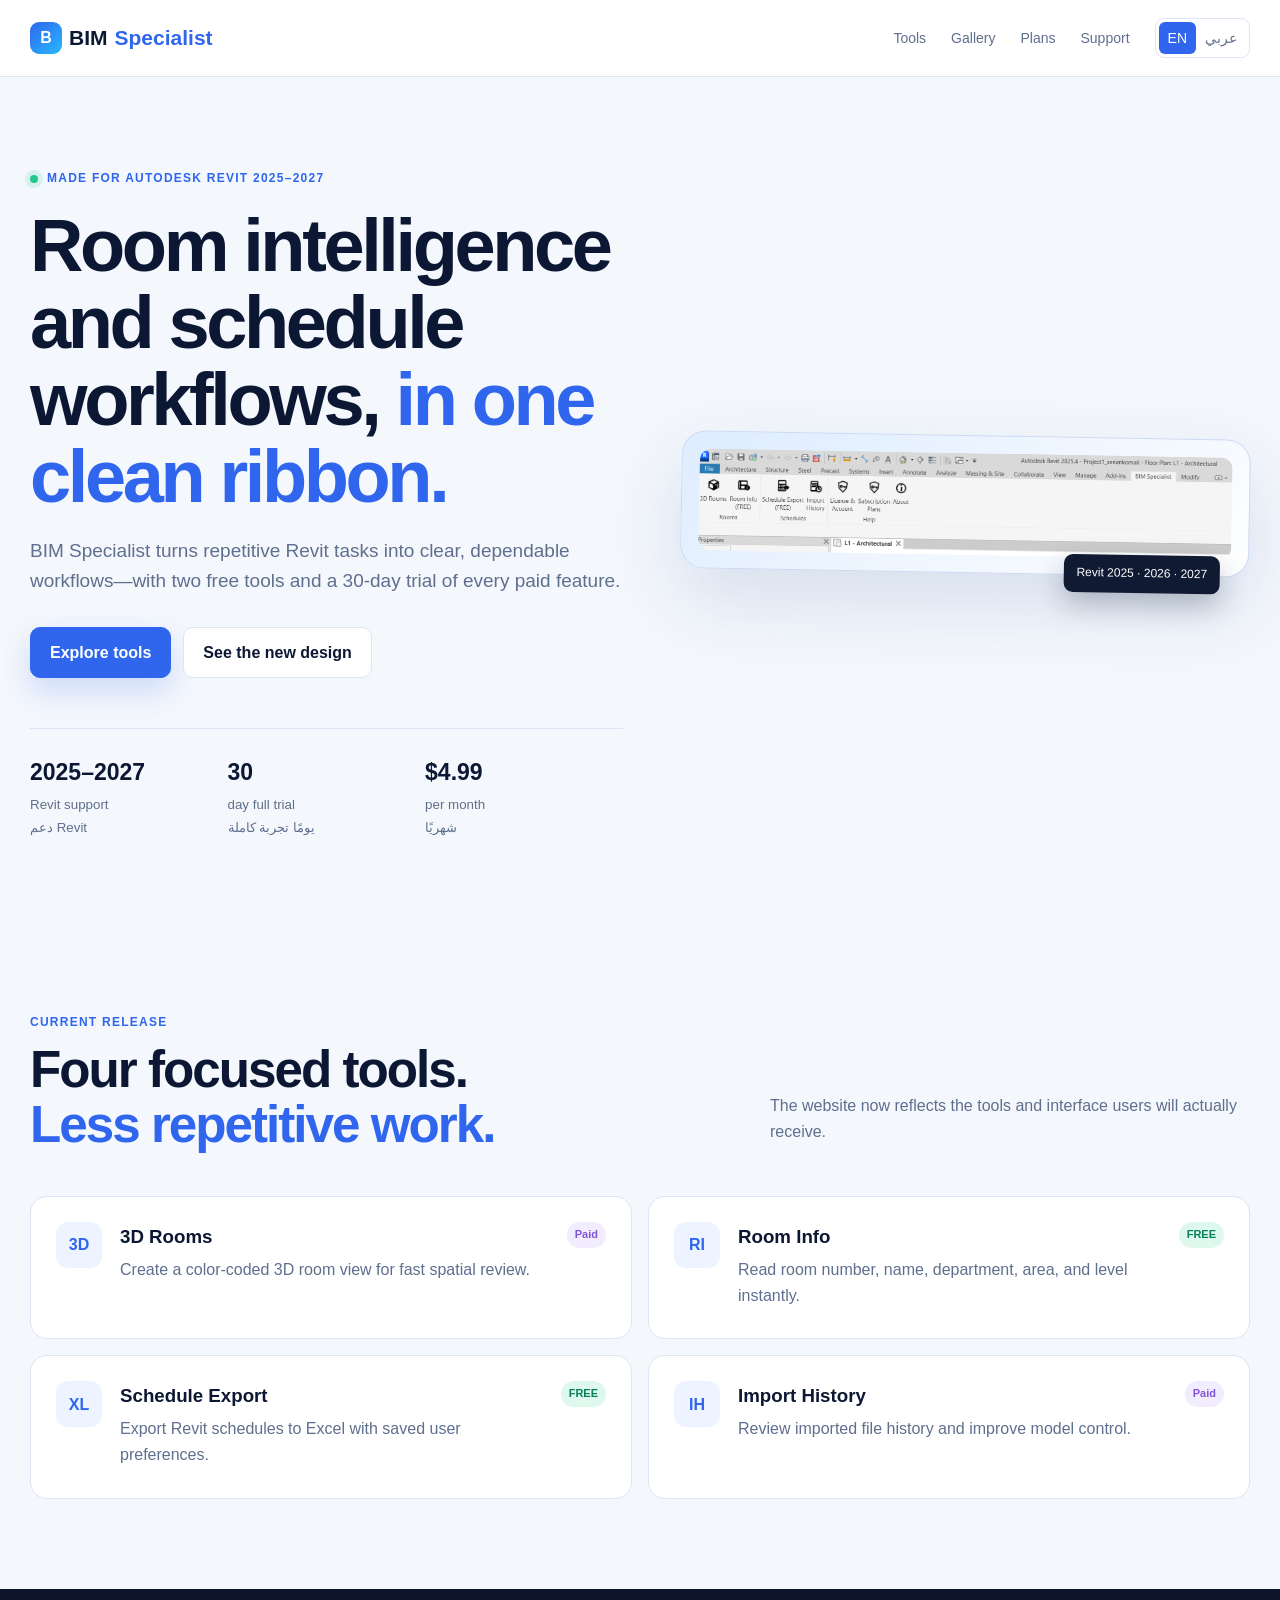
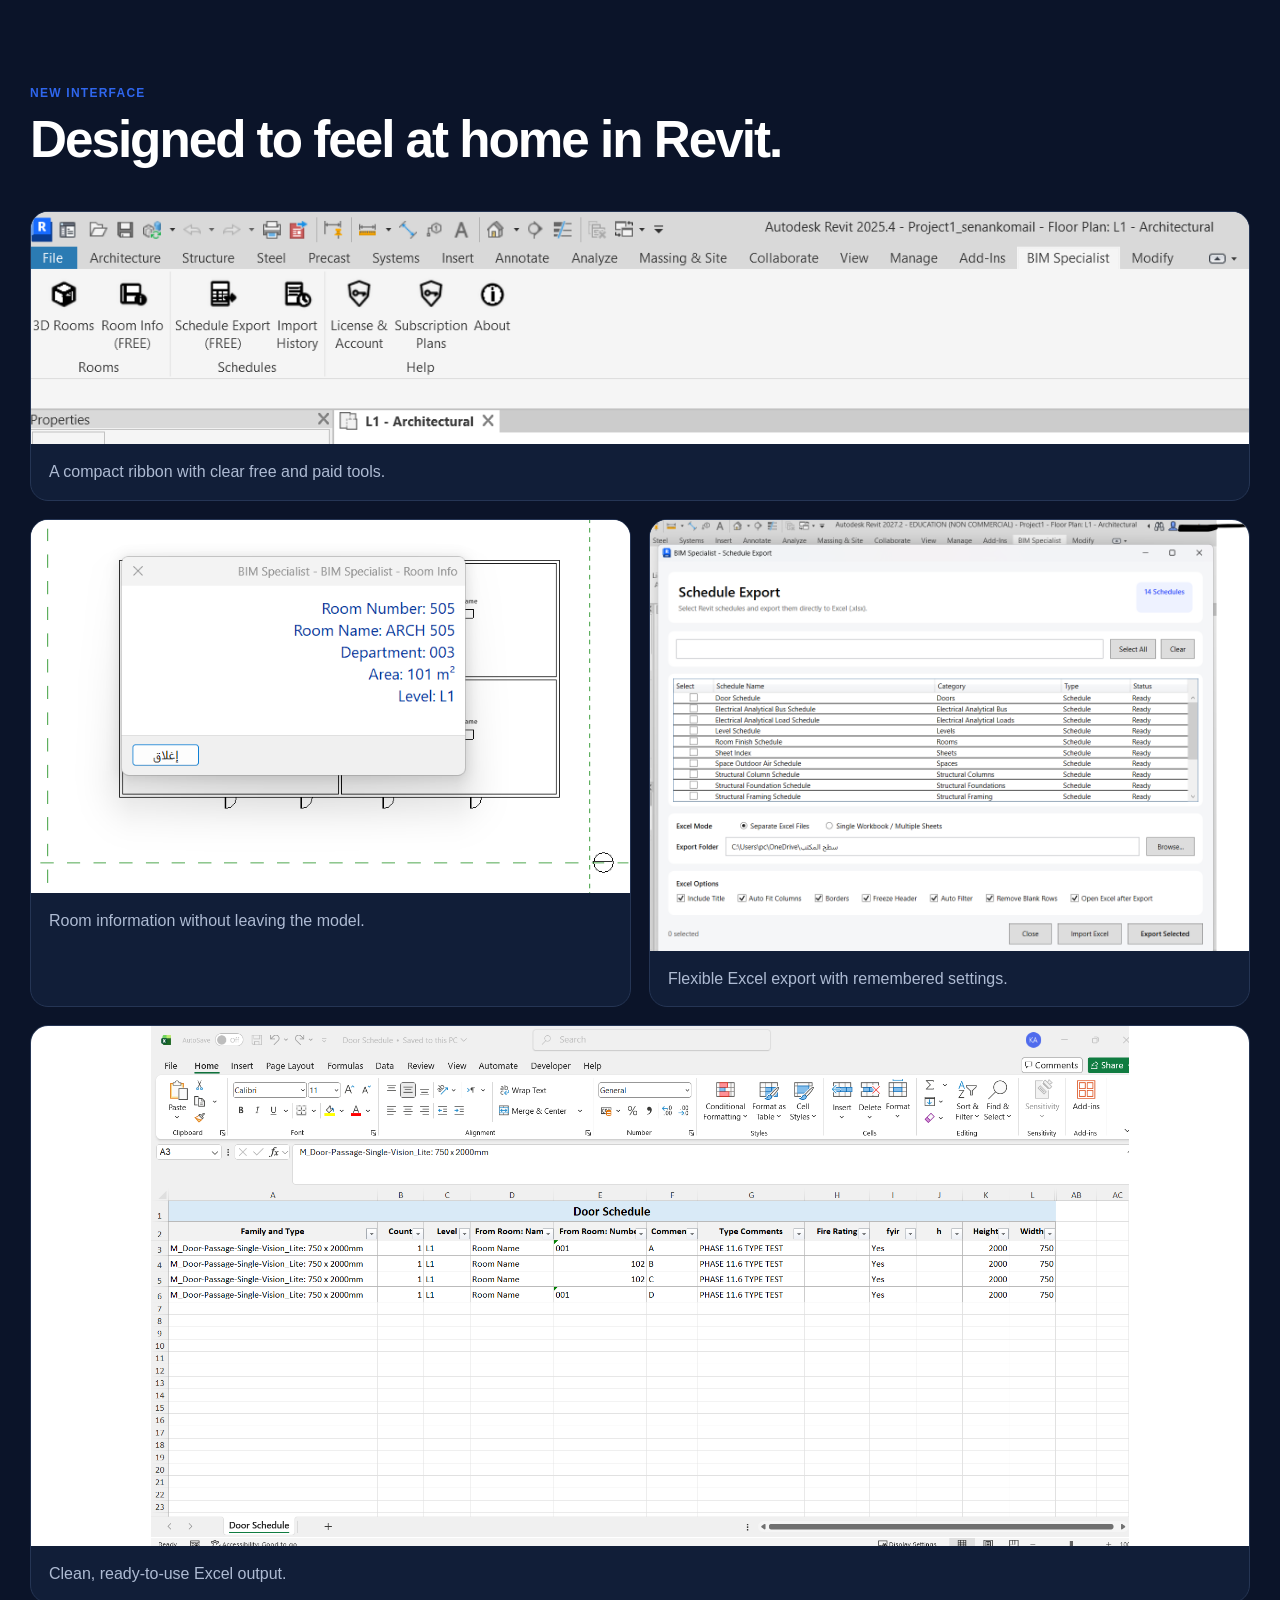
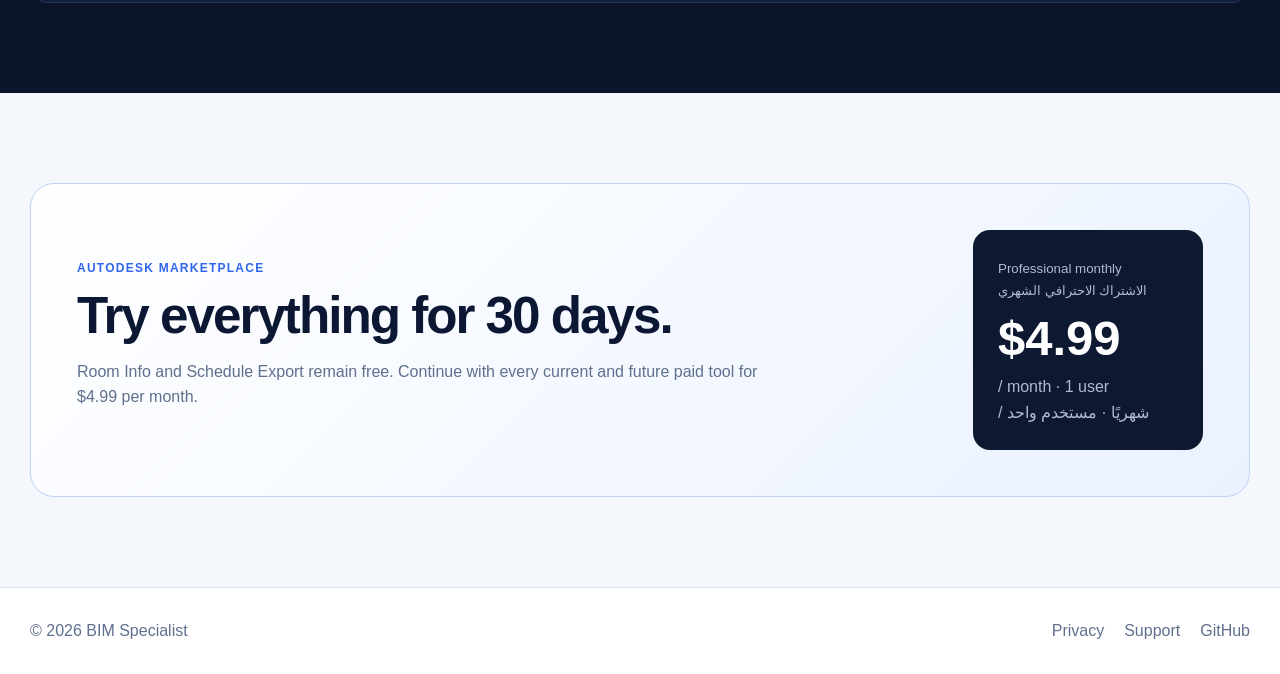
==== index.html @ 5414720e "Restore correct Arabic text in product redesign" ====
<!doctype html>
<html lang="en" dir="ltr" data-language="en">
<head>
  <meta charset="utf-8">
  <meta name="viewport" content="width=device-width,initial-scale=1">
  <meta name="description" content="BIM Specialist — Revit room and schedule productivity tools for Revit 2025–2027.">
  <title>BIM Specialist | Revit Productivity Toolkit</title>
  <link rel="stylesheet" href="styles.css">
  <script src="script.js" defer></script>
</head>
<body data-title-en="BIM Specialist | Revit Productivity Toolkit" data-title-ar="BIM Specialist | أدوات احترافية لبرنامج Revit">
<header class="nav"><nav class="shell navInner"><a class="brand" href="#top"><span class="brandMark">B</span>BIM <b>Specialist</b></a><div class="navLinks"><a href="#tools"><span data-lang="en">Tools</span><span data-lang="ar">الأدوات</span></a><a href="#gallery"><span data-lang="en">Gallery</span><span data-lang="ar">الصور</span></a><a href="#pricing"><span data-lang="en">Plans</span><span data-lang="ar">الخطط</span></a><a href="support.html"><span data-lang="en">Support</span><span data-lang="ar">الدعم</span></a><div class="langSwitch"><button data-set-language="en">EN</button><button data-set-language="ar">عربي</button></div></div></nav></header>
<main id="top">
<section class="hero shell"><div class="heroCopy"><div class="eyebrow"><span class="dot"></span><span data-lang="en">Made for Autodesk Revit 2025–2027</span><span data-lang="ar">مصمم لبرنامج Autodesk Revit 2025–2027</span></div><h1 data-lang="en">Room intelligence and schedule workflows, <span>in one clean ribbon.</span></h1><h1 data-lang="ar">ذكاء الغرف وعمليات الجداول، <span>في شريط واحد واضح.</span></h1><p class="lead" data-lang="en">BIM Specialist turns repetitive Revit tasks into clear, dependable workflows—with two free tools and a 30-day trial of every paid feature.</p><p class="lead" data-lang="ar">تحوّل BIM Specialist مهام Revit المتكررة إلى خطوات واضحة وموثوقة، مع أداتين مجانيتين وتجربة لمدة 30 يومًا لجميع الميزات المدفوعة.</p><div class="actions"><a class="btn primary" href="#tools"><span data-lang="en">Explore tools</span><span data-lang="ar">استكشف الأدوات</span></a><a class="btn" href="#gallery"><span data-lang="en">See the new design</span><span data-lang="ar">شاهد التصميم الجديد</span></a></div><div class="stats"><div><strong>2025–2027</strong><small data-lang="en">Revit support</small><small data-lang="ar">دعم Revit</small></div><div><strong>30</strong><small data-lang="en">day full trial</small><small data-lang="ar">يومًا تجربة كاملة</small></div><div><strong>$4.99</strong><small data-lang="en">per month</small><small data-lang="ar">شهريًا</small></div></div></div><div class="heroVisual"><img src="[data-uri]" alt="BIM Specialist ribbon in Autodesk Revit"><span class="visualTag">Revit 2025 · 2026 · 2027</span></div></section>
<section class="section shell" id="tools"><div class="sectionHead"><div><span class="kicker" data-lang="en">Current release</span><span class="kicker" data-lang="ar">الإصدار الحالي</span><h2 data-lang="en">Four focused tools.<br><span>Less repetitive work.</span></h2><h2 data-lang="ar">أربع أدوات مركزة.<br><span>عمل متكرر أقل.</span></h2></div><p data-lang="en">The website now reflects the tools and interface users will actually receive.</p><p data-lang="ar">تعكس الصفحة الآن الأدوات والواجهة التي سيحصل عليها المستخدم فعليًا.</p></div><div class="toolGrid"><article class="tool paid"><i>3D</i><div><h3>3D Rooms</h3><p data-lang="en">Create a color-coded 3D room view for fast spatial review.</p><p data-lang="ar">أنشئ مشهد غرف ثلاثي الأبعاد ملوّنًا للمراجعة المكانية السريعة.</p></div><b data-lang="en">Paid</b><b data-lang="ar">مدفوعة</b></article><article class="tool free"><i>RI</i><div><h3>Room Info</h3><p data-lang="en">Read room number, name, department, area, and level instantly.</p><p data-lang="ar">اعرض رقم الغرفة واسمها وقسمها ومساحتها ومنسوبها فورًا.</p></div><b>FREE</b></article><article class="tool free"><i>XL</i><div><h3>Schedule Export</h3><p data-lang="en">Export Revit schedules to Excel with saved user preferences.</p><p data-lang="ar">صدّر جداول Revit إلى Excel مع حفظ إعدادات المستخدم.</p></div><b>FREE</b></article><article class="tool paid"><i>IH</i><div><h3>Import History</h3><p data-lang="en">Review imported file history and improve model control.</p><p data-lang="ar">راجع سجل الملفات المستوردة وحسّن التحكم في النموذج.</p></div><b data-lang="en">Paid</b><b data-lang="ar">مدفوعة</b></article></div></section>
<section class="galleryBand" id="gallery"><div class="section shell"><div class="sectionHead"><div><span class="kicker" data-lang="en">New interface</span><span class="kicker" data-lang="ar">الواجهة الجديدة</span><h2 data-lang="en">Designed to feel at home in Revit.</h2><h2 data-lang="ar">تصميم ينسجم مع بيئة Revit.</h2></div></div><div class="gallery"><figure class="wide"><img src="[data-uri]" alt="BIM Specialist ribbon"><figcaption data-lang="en">A compact ribbon with clear free and paid tools.</figcaption><figcaption data-lang="ar">شريط مدمج يوضح الأدوات المجانية والمدفوعة.</figcaption></figure><figure><img src="[data-uri]" alt="Room Info window"><figcaption data-lang="en">Room information without leaving the model.</figcaption><figcaption data-lang="ar">معلومات الغرفة دون مغادرة النموذج.</figcaption></figure><figure><img src="[data-uri]" alt="Schedule Export window"><figcaption data-lang="en">Flexible Excel export with remembered settings.</figcaption><figcaption data-lang="ar">تصدير مرن إلى Excel مع تذكّر الإعدادات.</figcaption></figure><figure class="wide"><img src="[data-uri]" alt="Exported Revit schedule in Excel"><figcaption data-lang="en">Clean, ready-to-use Excel output.</figcaption><figcaption data-lang="ar">ملف Excel منظم وجاهز للاستخدام.</figcaption></figure></div></div></section>
<section class="section shell" id="pricing"><div class="priceCard"><div><span class="kicker" data-lang="en">Autodesk Marketplace</span><span class="kicker" data-lang="ar">Autodesk Marketplace</span><h2 data-lang="en">Try everything for 30 days.</h2><h2 data-lang="ar">جرّب جميع الأدوات لمدة 30 يومًا.</h2><p data-lang="en">Room Info and Schedule Export remain free. Continue with every current and future paid tool for $4.99 per month.</p><p data-lang="ar">تبقى Room Info وSchedule Export مجانيتين. واحصل على جميع الأدوات المدفوعة الحالية والقادمة مقابل 4.99 دولار شهريًا.</p></div><div class="price"><small data-lang="en">Professional monthly</small><small data-lang="ar">الاشتراك الاحترافي الشهري</small><strong>$4.99</strong><span data-lang="en">/ month · 1 user</span><span data-lang="ar">/ شهريًا · مستخدم واحد</span></div></div></section>
</main><footer><div class="shell footerInner"><span>© 2026 BIM Specialist</span><div><a href="privacy.html">Privacy</a><a href="support.html">Support</a><a href="https://github.com/bimspecialist">GitHub</a></div></div></footer>
</body></html>
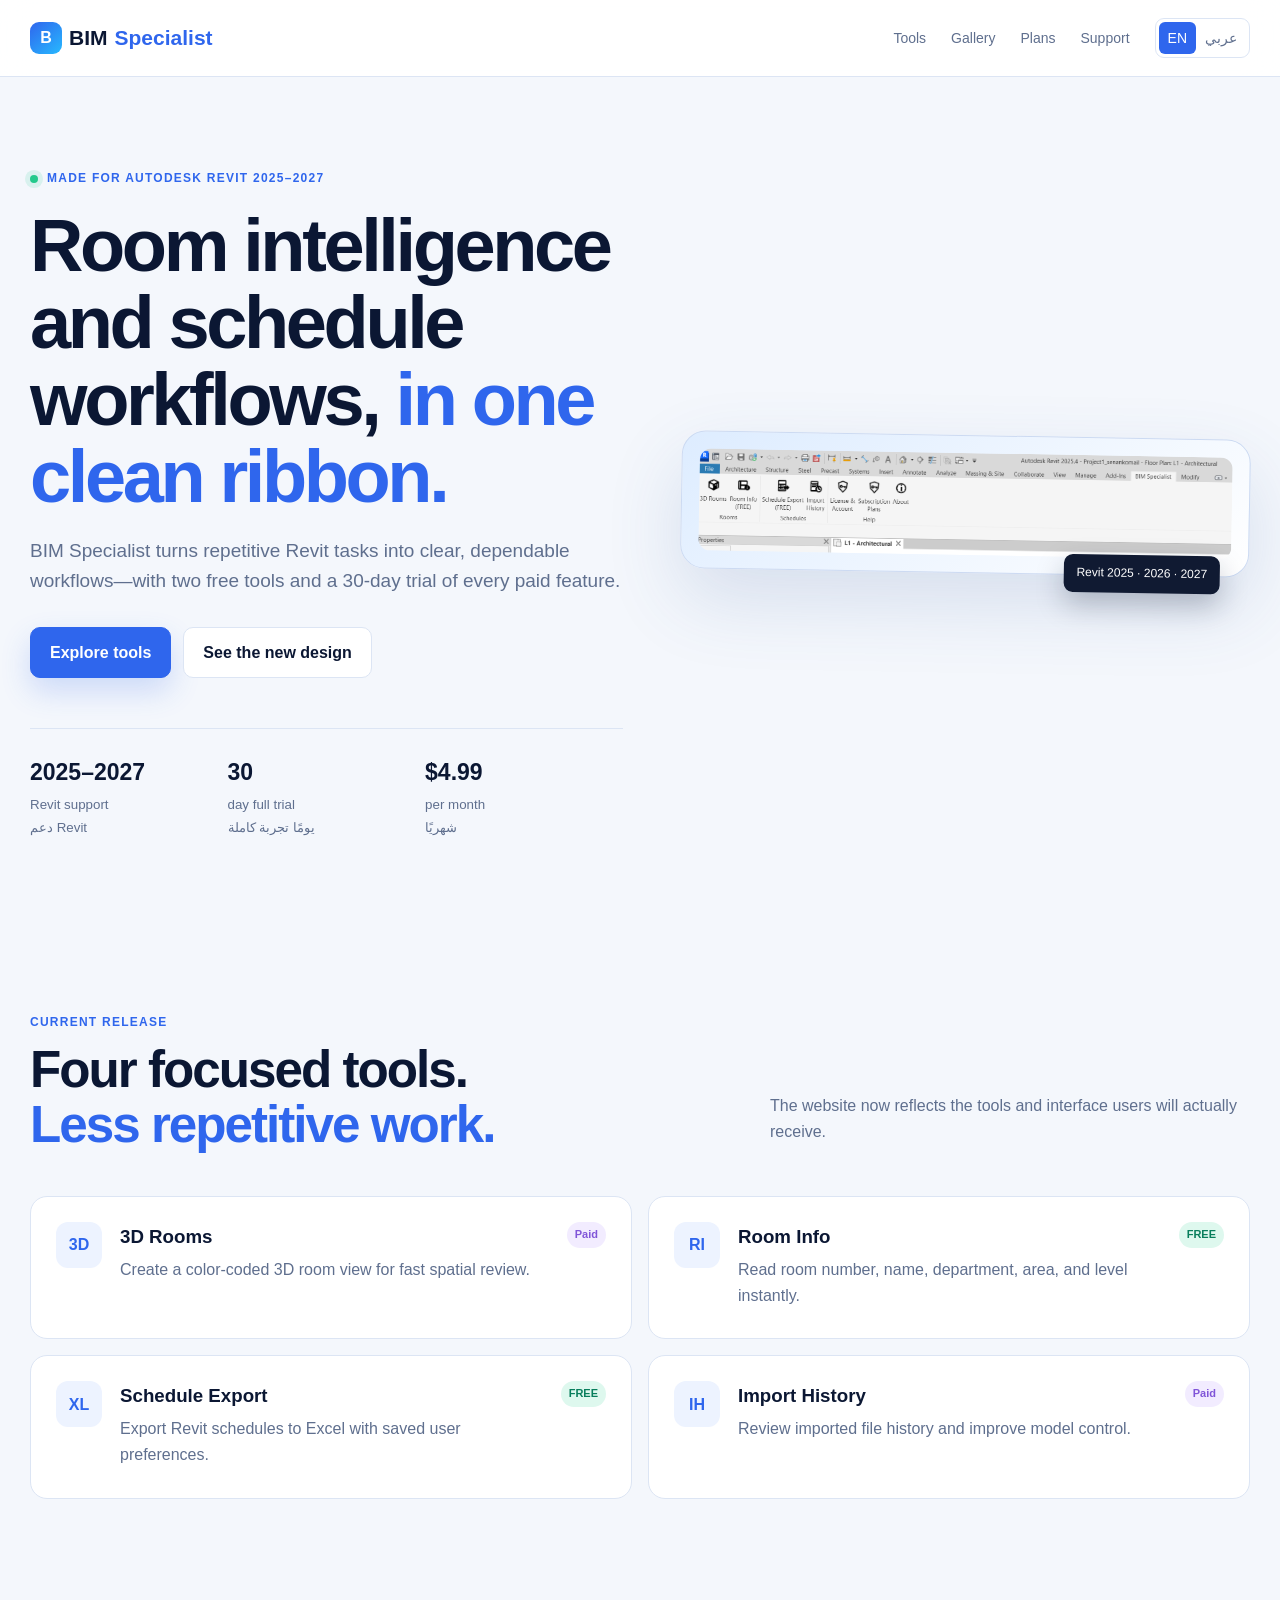
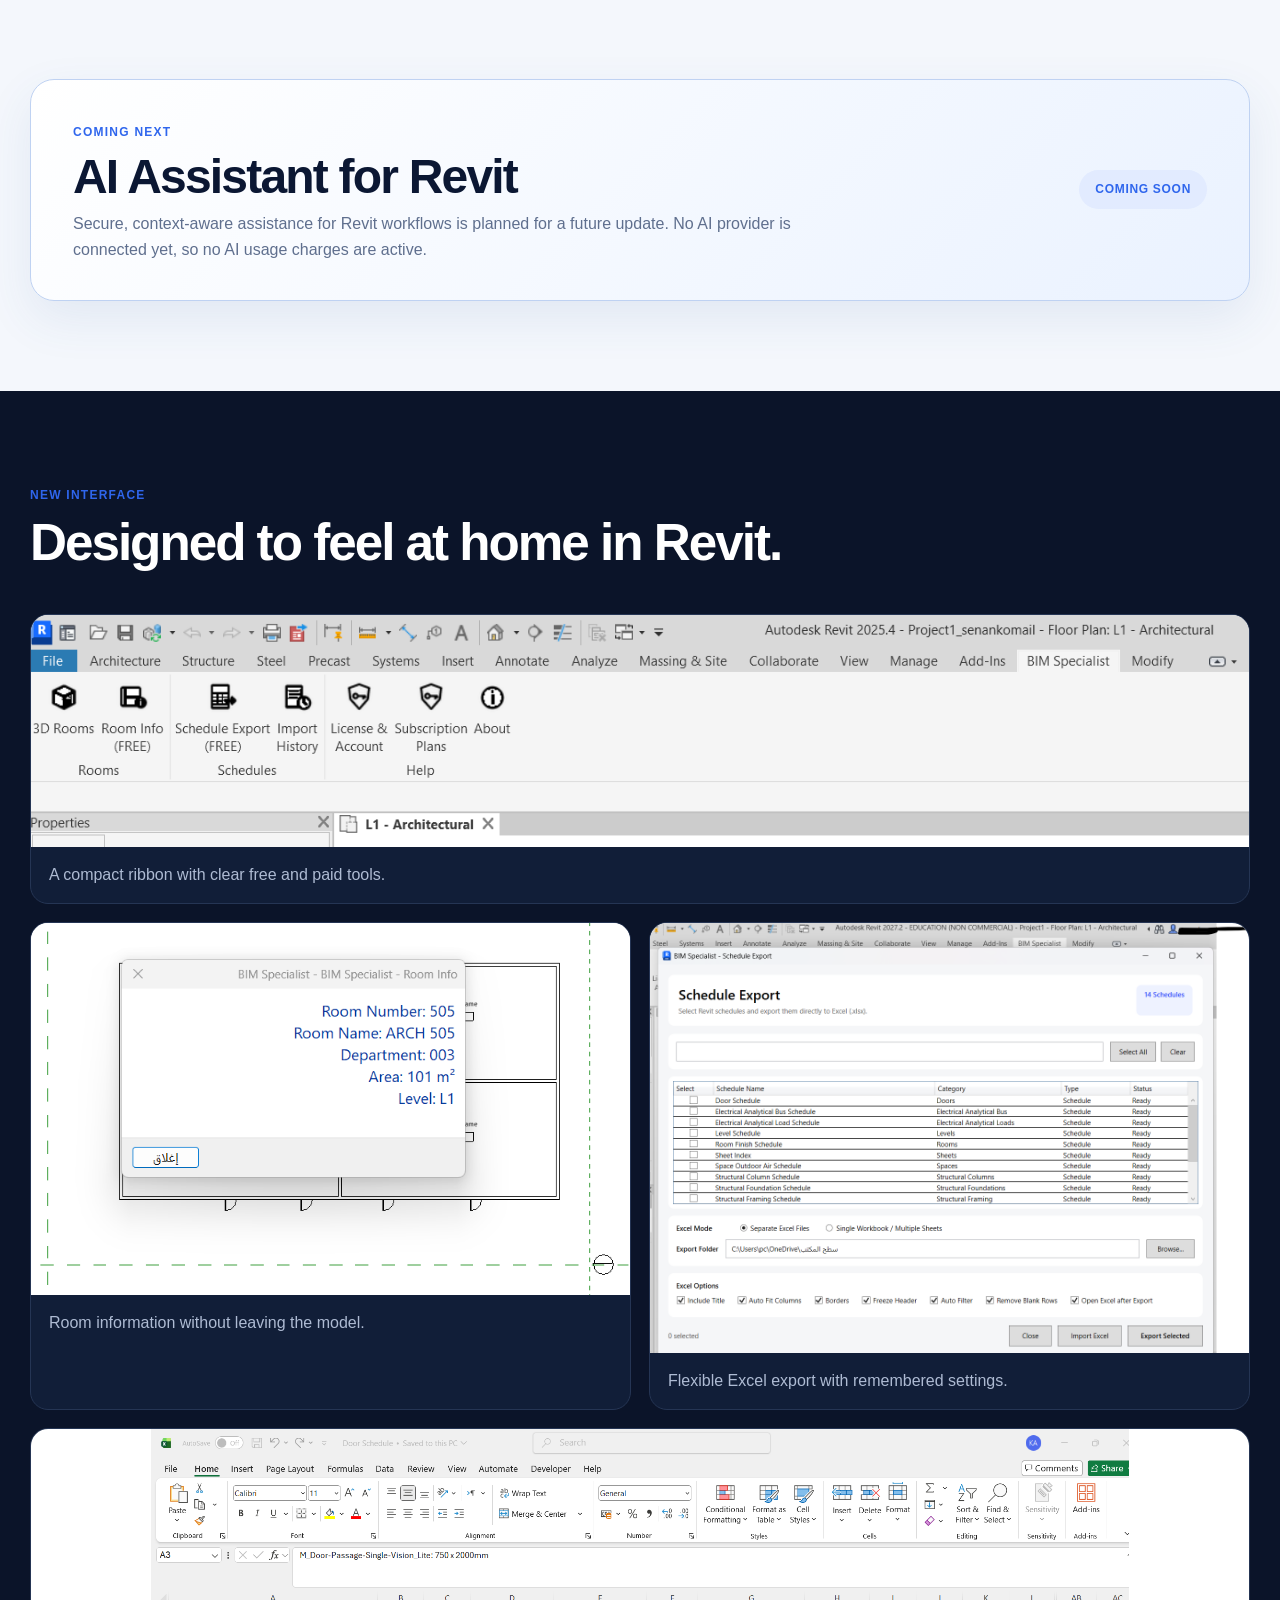
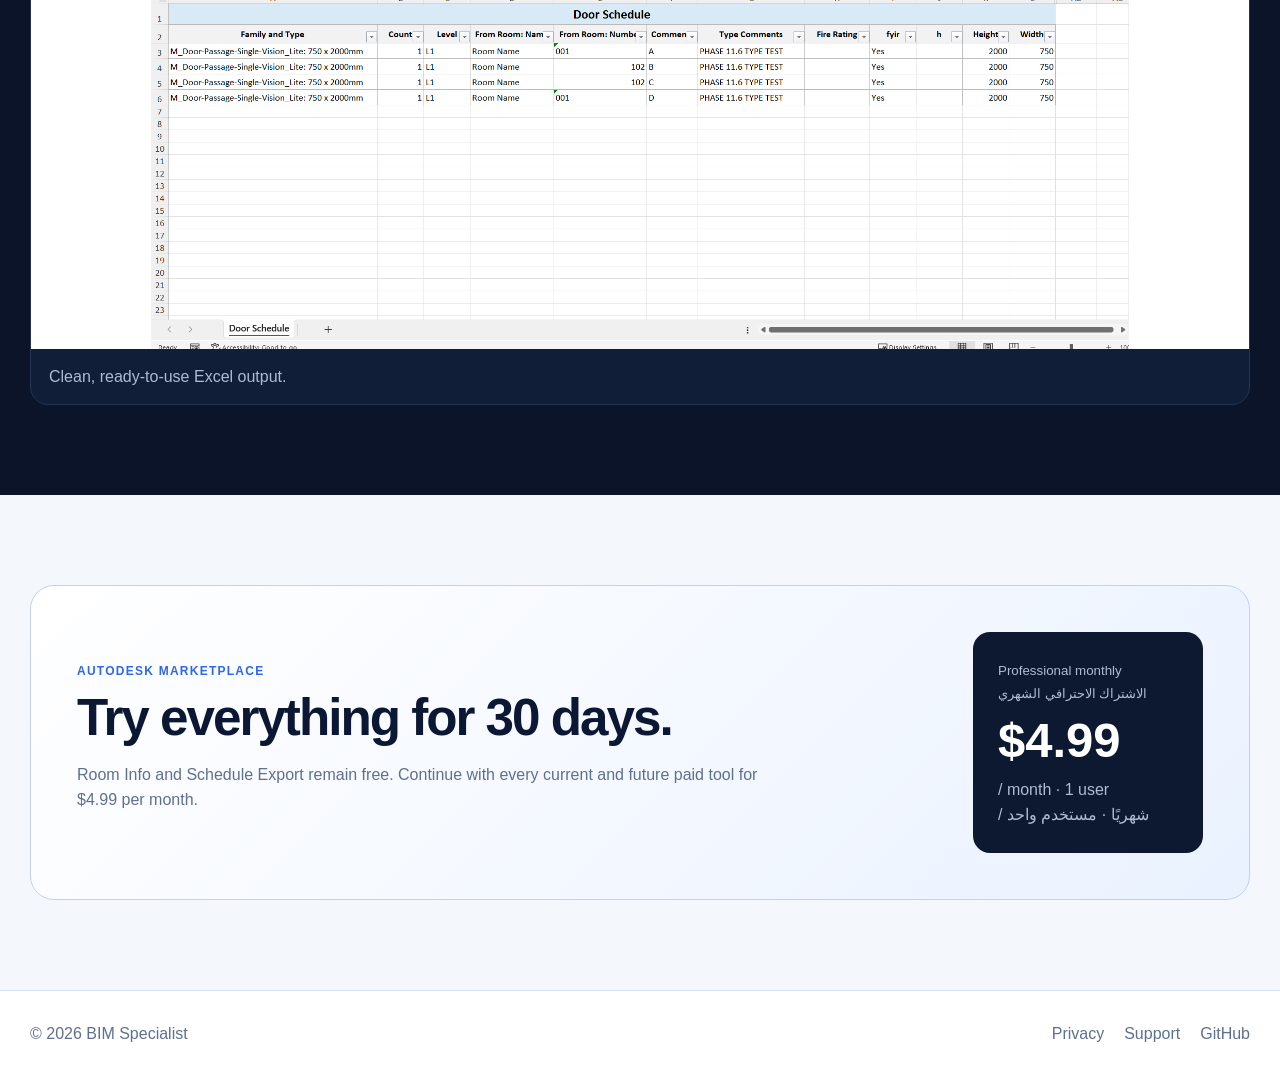
==== commit e839f14c: "Show AI Assistant as coming soon" ====
--- a/index.html
+++ b/index.html
@@ -13,6 +13,7 @@
 <main id="top">
 <section class="hero shell"><div class="heroCopy"><div class="eyebrow"><span class="dot"></span><span data-lang="en">Made for Autodesk Revit 2025–2027</span><span data-lang="ar">مصمم لبرنامج Autodesk Revit 2025–2027</span></div><h1 data-lang="en">Room intelligence and schedule workflows, <span>in one clean ribbon.</span></h1><h1 data-lang="ar">ذكاء الغرف وعمليات الجداول، <span>في شريط واحد واضح.</span></h1><p class="lead" data-lang="en">BIM Specialist turns repetitive Revit tasks into clear, dependable workflows—with two free tools and a 30-day trial of every paid feature.</p><p class="lead" data-lang="ar">تحوّل BIM Specialist مهام Revit المتكررة إلى خطوات واضحة وموثوقة، مع أداتين مجانيتين وتجربة لمدة 30 يومًا لجميع الميزات المدفوعة.</p><div class="actions"><a class="btn primary" href="#tools"><span data-lang="en">Explore tools</span><span data-lang="ar">استكشف الأدوات</span></a><a class="btn" href="#gallery"><span data-lang="en">See the new design</span><span data-lang="ar">شاهد التصميم الجديد</span></a></div><div class="stats"><div><strong>2025–2027</strong><small data-lang="en">Revit support</small><small data-lang="ar">دعم Revit</small></div><div><strong>30</strong><small data-lang="en">day full trial</small><small data-lang="ar">يومًا تجربة كاملة</small></div><div><strong>$4.99</strong><small data-lang="en">per month</small><small data-lang="ar">شهريًا</small></div></div></div><div class="heroVisual"><img src="[data-uri]" alt="BIM Specialist ribbon in Autodesk Revit"><span class="visualTag">Revit 2025 · 2026 · 2027</span></div></section>
 <section class="section shell" id="tools"><div class="sectionHead"><div><span class="kicker" data-lang="en">Current release</span><span class="kicker" data-lang="ar">الإصدار الحالي</span><h2 data-lang="en">Four focused tools.<br><span>Less repetitive work.</span></h2><h2 data-lang="ar">أربع أدوات مركزة.<br><span>عمل متكرر أقل.</span></h2></div><p data-lang="en">The website now reflects the tools and interface users will actually receive.</p><p data-lang="ar">تعكس الصفحة الآن الأدوات والواجهة التي سيحصل عليها المستخدم فعليًا.</p></div><div class="toolGrid"><article class="tool paid"><i>3D</i><div><h3>3D Rooms</h3><p data-lang="en">Create a color-coded 3D room view for fast spatial review.</p><p data-lang="ar">أنشئ مشهد غرف ثلاثي الأبعاد ملوّنًا للمراجعة المكانية السريعة.</p></div><b data-lang="en">Paid</b><b data-lang="ar">مدفوعة</b></article><article class="tool free"><i>RI</i><div><h3>Room Info</h3><p data-lang="en">Read room number, name, department, area, and level instantly.</p><p data-lang="ar">اعرض رقم الغرفة واسمها وقسمها ومساحتها ومنسوبها فورًا.</p></div><b>FREE</b></article><article class="tool free"><i>XL</i><div><h3>Schedule Export</h3><p data-lang="en">Export Revit schedules to Excel with saved user preferences.</p><p data-lang="ar">صدّر جداول Revit إلى Excel مع حفظ إعدادات المستخدم.</p></div><b>FREE</b></article><article class="tool paid"><i>IH</i><div><h3>Import History</h3><p data-lang="en">Review imported file history and improve model control.</p><p data-lang="ar">راجع سجل الملفات المستوردة وحسّن التحكم في النموذج.</p></div><b data-lang="en">Paid</b><b data-lang="ar">مدفوعة</b></article></div></section>
+<style>.comingSoonCard{display:flex;align-items:center;justify-content:space-between;gap:35px;padding:38px 42px;border:1px solid #bfd2f2;border-radius:24px;background:linear-gradient(135deg,#fff,#eaf2ff);box-shadow:0 18px 48px #375d9d18}.comingSoonCard h2{font-size:clamp(32px,4vw,48px);line-height:1.08;letter-spacing:-1.8px;margin:8px 0}.comingSoonCard p{max-width:760px;margin:0;color:var(--muted)}.soonBadge{flex:none;padding:10px 16px;border-radius:999px;background:#e2ebff;color:var(--blue);font-size:12px;font-weight:900;letter-spacing:.7px}.comingSoon [data-lang]{display:none}html[data-language=en] .comingSoon [data-lang=en],html[data-language=ar] .comingSoon [data-lang=ar]{display:revert}@media(max-width:700px){.comingSoonCard{display:block;padding:28px}.soonBadge{display:inline-block!important;margin-top:20px}}</style><section class="comingSoon section" id="coming-soon"><div class="shell"><div class="comingSoonCard"><div><span class="kicker" data-lang="en">Coming next</span><span class="kicker" data-lang="ar">قريبًا</span><h2 data-lang="en">AI Assistant for Revit</h2><h2 data-lang="ar">مساعد الذكاء الاصطناعي لبرنامج Revit</h2><p data-lang="en">Secure, context-aware assistance for Revit workflows is planned for a future update. No AI provider is connected yet, so no AI usage charges are active.</p><p data-lang="ar">نعمل على مساعد آمن وواعٍ بسياق المشروع لدعم مهام Revit في تحديث مستقبلي. الميزة غير متصلة حاليًا بأي مزوّد ذكاء اصطناعي، لذلك لا توجد رسوم استخدام للذكاء الاصطناعي.</p></div><span class="soonBadge" data-lang="en">COMING SOON</span><span class="soonBadge" data-lang="ar">قريبًا</span></div></div></section>
 <section class="galleryBand" id="gallery"><div class="section shell"><div class="sectionHead"><div><span class="kicker" data-lang="en">New interface</span><span class="kicker" data-lang="ar">الواجهة الجديدة</span><h2 data-lang="en">Designed to feel at home in Revit.</h2><h2 data-lang="ar">تصميم ينسجم مع بيئة Revit.</h2></div></div><div class="gallery"><figure class="wide"><img src="[data-uri]" alt="BIM Specialist ribbon"><figcaption data-lang="en">A compact ribbon with clear free and paid tools.</figcaption><figcaption data-lang="ar">شريط مدمج يوضح الأدوات المجانية والمدفوعة.</figcaption></figure><figure><img src="[data-uri]" alt="Room Info window"><figcaption data-lang="en">Room information without leaving the model.</figcaption><figcaption data-lang="ar">معلومات الغرفة دون مغادرة النموذج.</figcaption></figure><figure><img src="[data-uri]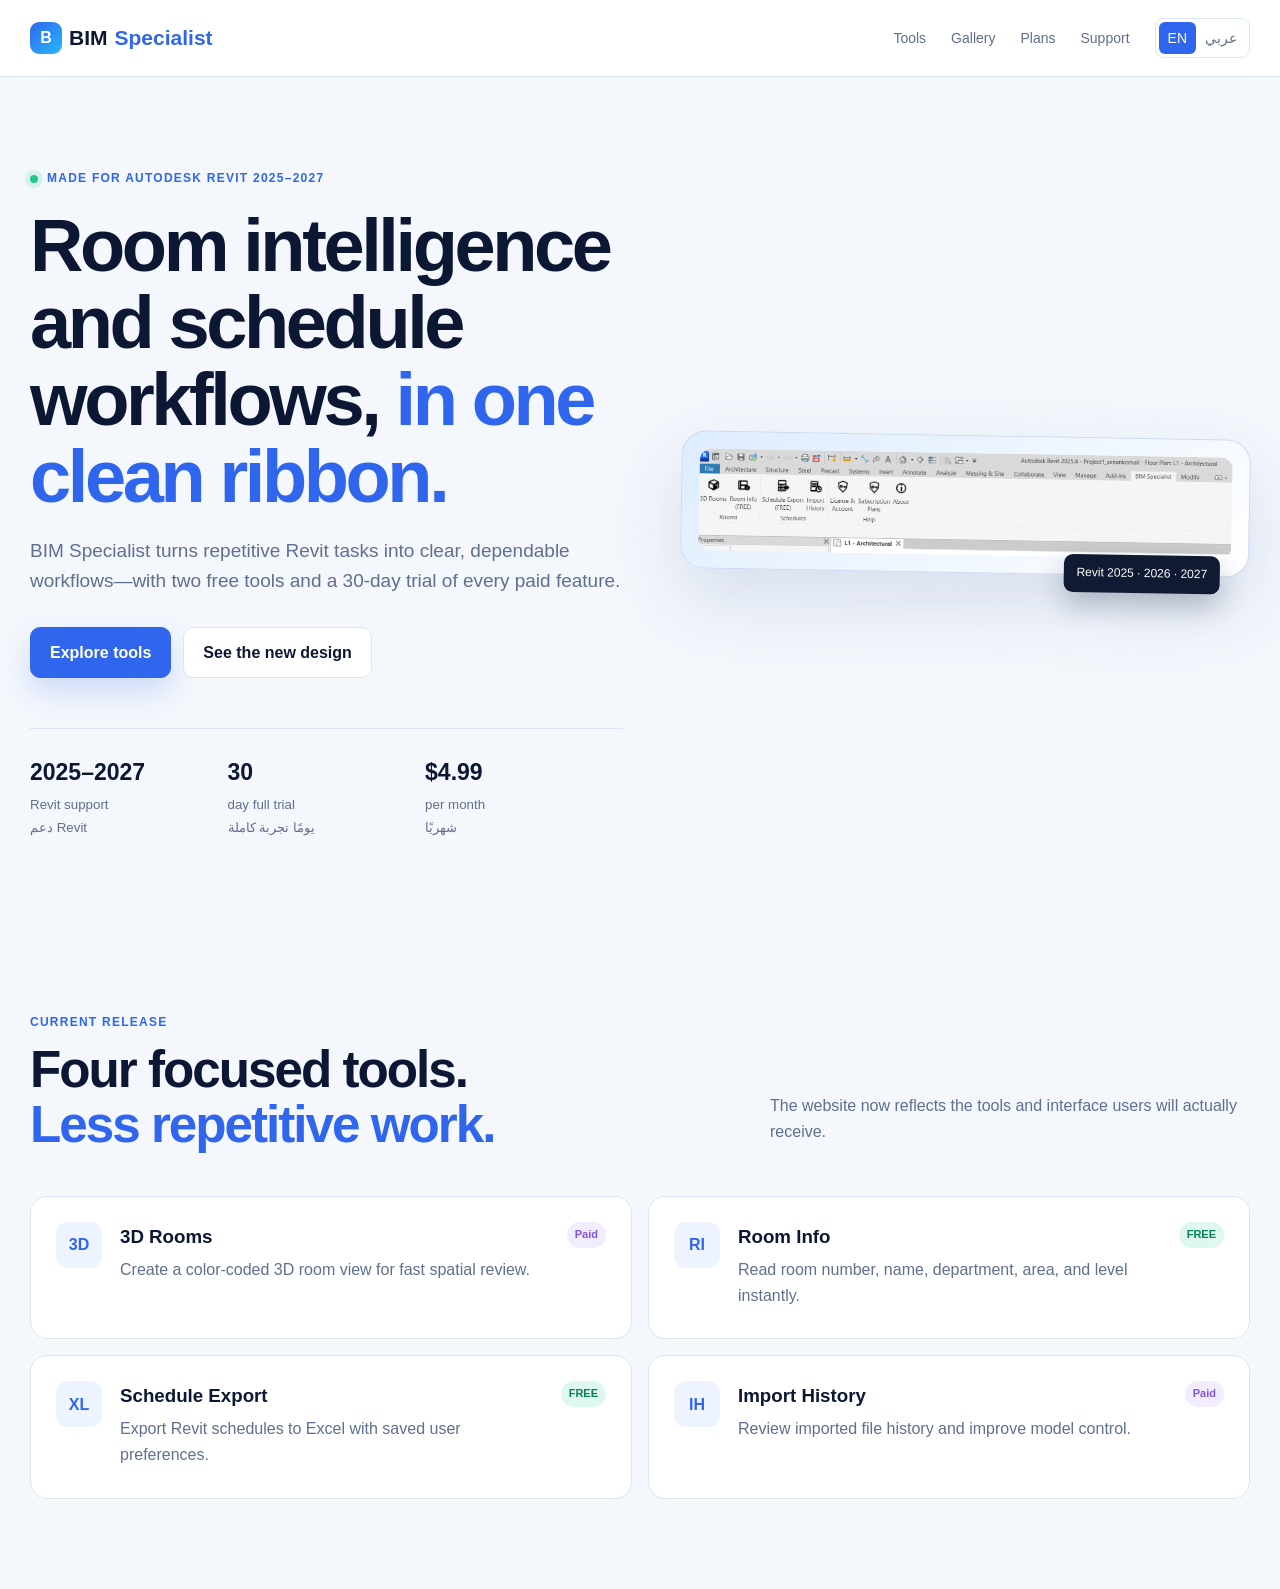
==== commit fc4ce1cc: "Add VR Review coming soon preview" ====
--- a/index.html
+++ b/index.html
@@ -13,7 +13,8 @@
 <main id="top">
 <section class="hero shell"><div class="heroCopy"><div class="eyebrow"><span class="dot"></span><span data-lang="en">Made for Autodesk Revit 2025–2027</span><span data-lang="ar">مصمم لبرنامج Autodesk Revit 2025–2027</span></div><h1 data-lang="en">Room intelligence and schedule workflows, <span>in one clean ribbon.</span></h1><h1 data-lang="ar">ذكاء الغرف وعمليات الجداول، <span>في شريط واحد واضح.</span></h1><p class="lead" data-lang="en">BIM Specialist turns repetitive Revit tasks into clear, dependable workflows—with two free tools and a 30-day trial of every paid feature.</p><p class="lead" data-lang="ar">تحوّل BIM Specialist مهام Revit المتكررة إلى خطوات واضحة وموثوقة، مع أداتين مجانيتين وتجربة لمدة 30 يومًا لجميع الميزات المدفوعة.</p><div class="actions"><a class="btn primary" href="#tools"><span data-lang="en">Explore tools</span><span data-lang="ar">استكشف الأدوات</span></a><a class="btn" href="#gallery"><span data-lang="en">See the new design</span><span data-lang="ar">شاهد التصميم الجديد</span></a></div><div class="stats"><div><strong>2025–2027</strong><small data-lang="en">Revit support</small><small data-lang="ar">دعم Revit</small></div><div><strong>30</strong><small data-lang="en">day full trial</small><small data-lang="ar">يومًا تجربة كاملة</small></div><div><strong>$4.99</strong><small data-lang="en">per month</small><small data-lang="ar">شهريًا</small></div></div></div><div class="heroVisual"><img src="[data-uri]" alt="BIM Specialist ribbon in Autodesk Revit"><span class="visualTag">Revit 2025 · 2026 · 2027</span></div></section>
 <section class="section shell" id="tools"><div class="sectionHead"><div><span class="kicker" data-lang="en">Current release</span><span class="kicker" data-lang="ar">الإصدار الحالي</span><h2 data-lang="en">Four focused tools.<br><span>Less repetitive work.</span></h2><h2 data-lang="ar">أربع أدوات مركزة.<br><span>عمل متكرر أقل.</span></h2></div><p data-lang="en">The website now reflects the tools and interface users will actually receive.</p><p data-lang="ar">تعكس الصفحة الآن الأدوات والواجهة التي سيحصل عليها المستخدم فعليًا.</p></div><div class="toolGrid"><article class="tool paid"><i>3D</i><div><h3>3D Rooms</h3><p data-lang="en">Create a color-coded 3D room view for fast spatial review.</p><p data-lang="ar">أنشئ مشهد غرف ثلاثي الأبعاد ملوّنًا للمراجعة المكانية السريعة.</p></div><b data-lang="en">Paid</b><b data-lang="ar">مدفوعة</b></article><article class="tool free"><i>RI</i><div><h3>Room Info</h3><p data-lang="en">Read room number, name, department, area, and level instantly.</p><p data-lang="ar">اعرض رقم الغرفة واسمها وقسمها ومساحتها ومنسوبها فورًا.</p></div><b>FREE</b></article><article class="tool free"><i>XL</i><div><h3>Schedule Export</h3><p data-lang="en">Export Revit schedules to Excel with saved user preferences.</p><p data-lang="ar">صدّر جداول Revit إلى Excel مع حفظ إعدادات المستخدم.</p></div><b>FREE</b></article><article class="tool paid"><i>IH</i><div><h3>Import History</h3><p data-lang="en">Review imported file history and improve model control.</p><p data-lang="ar">راجع سجل الملفات المستوردة وحسّن التحكم في النموذج.</p></div><b data-lang="en">Paid</b><b data-lang="ar">مدفوعة</b></article></div></section>
-<style>.comingSoonCard{display:flex;align-items:center;justify-content:space-between;gap:35px;padding:38px 42px;border:1px solid #bfd2f2;border-radius:24px;background:linear-gradient(135deg,#fff,#eaf2ff);box-shadow:0 18px 48px #375d9d18}.comingSoonCard h2{font-size:clamp(32px,4vw,48px);line-height:1.08;letter-spacing:-1.8px;margin:8px 0}.comingSoonCard p{max-width:760px;margin:0;color:var(--muted)}.soonBadge{flex:none;padding:10px 16px;border-radius:999px;background:#e2ebff;color:var(--blue);font-size:12px;font-weight:900;letter-spacing:.7px}.comingSoon [data-lang]{display:none}html[data-language=en] .comingSoon [data-lang=en],html[data-language=ar] .comingSoon [data-lang=ar]{display:revert}@media(max-width:700px){.comingSoonCard{display:block;padding:28px}.soonBadge{display:inline-block!important;margin-top:20px}}</style><section class="comingSoon section" id="coming-soon"><div class="shell"><div class="comingSoonCard"><div><span class="kicker" data-lang="en">Coming next</span><span class="kicker" data-lang="ar">قريبًا</span><h2 data-lang="en">AI Assistant for Revit</h2><h2 data-lang="ar">مساعد الذكاء الاصطناعي لبرنامج Revit</h2><p data-lang="en">Secure, context-aware assistance for Revit workflows is planned for a future update. No AI provider is connected yet, so no AI usage charges are active.</p><p data-lang="ar">نعمل على مساعد آمن وواعٍ بسياق المشروع لدعم مهام Revit في تحديث مستقبلي. الميزة غير متصلة حاليًا بأي مزوّد ذكاء اصطناعي، لذلك لا توجد رسوم استخدام للذكاء الاصطناعي.</p></div><span class="soonBadge" data-lang="en">COMING SOON</span><span class="soonBadge" data-lang="ar">قريبًا</span></div></div></section>
+<style>.comingSoonCard{display:flex;align-items:center;justify-content:space-between;gap:35px;padding:38px 42px;border:1px solid #bfd2f2;border-radius:24px;background:linear-gradient(135deg,#fff,#eaf2ff);box-shadow:0 18px 48px #375d9d18}.comingSoonCard h2{font-size:clamp(32px,4vw,48px);line-height:1.08;letter-spacing:-1.8px;margin:8px 0}.comingSoonCard p{max-width:760px;margin:0;color:var(--muted)}.soonBadge{flex:none;padding:10px 16px;border-radius:999px;background:#e2ebff;color:var(--blue);font-size:12px;font-weight:900;letter-spacing:.7px}.comingSoonGrid{display:grid;grid-template-columns:repeat(2,minmax(0,1fr));gap:18px}.comingSoon [data-lang]{display:none}html[data-language=en] .comingSoon [data-lang=en],html[data-language=ar] .comingSoon [data-lang=ar]{display:revert}@media(max-width:700px){.comingSoonGrid{grid-templ<section class="comingSoon section" id="coming-soon"><div class="shell"><div class="sectionHead"><div><span class="kicker" data-lang="en">Upcoming tools</span><span class="kicker" data-lang="ar">أدوات قادمة</span><h2 data-lang="en">The next BIM Specialist workflows.</h2><h2 data-lang="ar">مسارات العمل القادمة من BIM Specialist.</h2></div></div><div class="comingSoonGrid"><div class="comingSoonCard"><div><span class="kicker" data-lang="en">Coming next</span><span class="kicker" data-lang="ar">قريبًا</span><h2 data-lang="en">AI Assistant for Revit</h2><h2 data-lang="ar">مساعد الذكاء الاصطناعي لبرنامج Revit</h2><p data-lang="en">Secure, context-aware assistance for Revit workflows is planned for a future update. No AI provider is connected yet, so no AI usage charges are active.</p><p data-lang="ar">نعمل على مساعد آمن وواعٍ بسياق المشروع لدعم مهام Revit في تحديث مستقبلي. الميزة غير متصلة حاليًا بأي مزوّد ذكاء اصطناعي، لذلك لا توجد رسوم استخدام للذكاء الاصطناعي.</p></div><span class="soonBadge" data-lang="en">COMING SOON</span><span class="soonBadge" data-lang="ar">قريبًا</span></div><div class="comingSoonCard"><div><span class="kicker" data-lang="en">Private preview</span><span class="kicker" data-lang="ar">معاينة خاصة</span><h2 data-lang="en">VR Review</h2><h2 data-lang="ar">مراجعة الواقع الافتراضي</h2><p data-lang="en">Review Revit models on desktop and through OpenXR with temporary measurements, comments, screenshots, element data, and a complete session report. The preview runs locally without cloud fees.</p><p data-lang="ar">راجع نماذج Revit على سطح المكتب وعبر OpenXR، مع قياسات مؤقتة وتعليقات ولقطات شاشة وبيانات العناصر وتقرير كامل للجلسة. تعمل المعاينة محليًا دون رسوم سحابية.</p></div><span class="soonBadge" data-lang="en">COMING SOON</span><span class="soonBadge" data-lang="ar">قريبًا</span></div></div></div></section>
+class="soonBadge" data-lang="en">COMING SOON</span><span class="soonBadge" data-lang="ar">قريبًا</span></div></div></section>
 <section class="galleryBand" id="gallery"><div class="section shell"><div class="sectionHead"><div><span class="kicker" data-lang="en">New interface</span><span class="kicker" data-lang="ar">الواجهة الجديدة</span><h2 data-lang="en">Designed to feel at home in Revit.</h2><h2 data-lang="ar">تصميم ينسجم مع بيئة Revit.</h2></div></div><div class="gallery"><figure class="wide"><img src="[data-uri]" alt="BIM Specialist ribbon"><figcaption data-lang="en">A compact ribbon with clear free and paid tools.</figcaption><figcaption data-lang="ar">شريط مدمج يوضح الأدوات المجانية والمدفوعة.</figcaption></figure><figure><img src="[data-uri]" alt="Room Info window"><figcaption data-lang="en">Room information without leaving the model.</figcaption><figcaption data-lang="ar">معلومات الغرفة دون مغادرة النموذج.</figcaption></figure><figure><img src="[data-uri]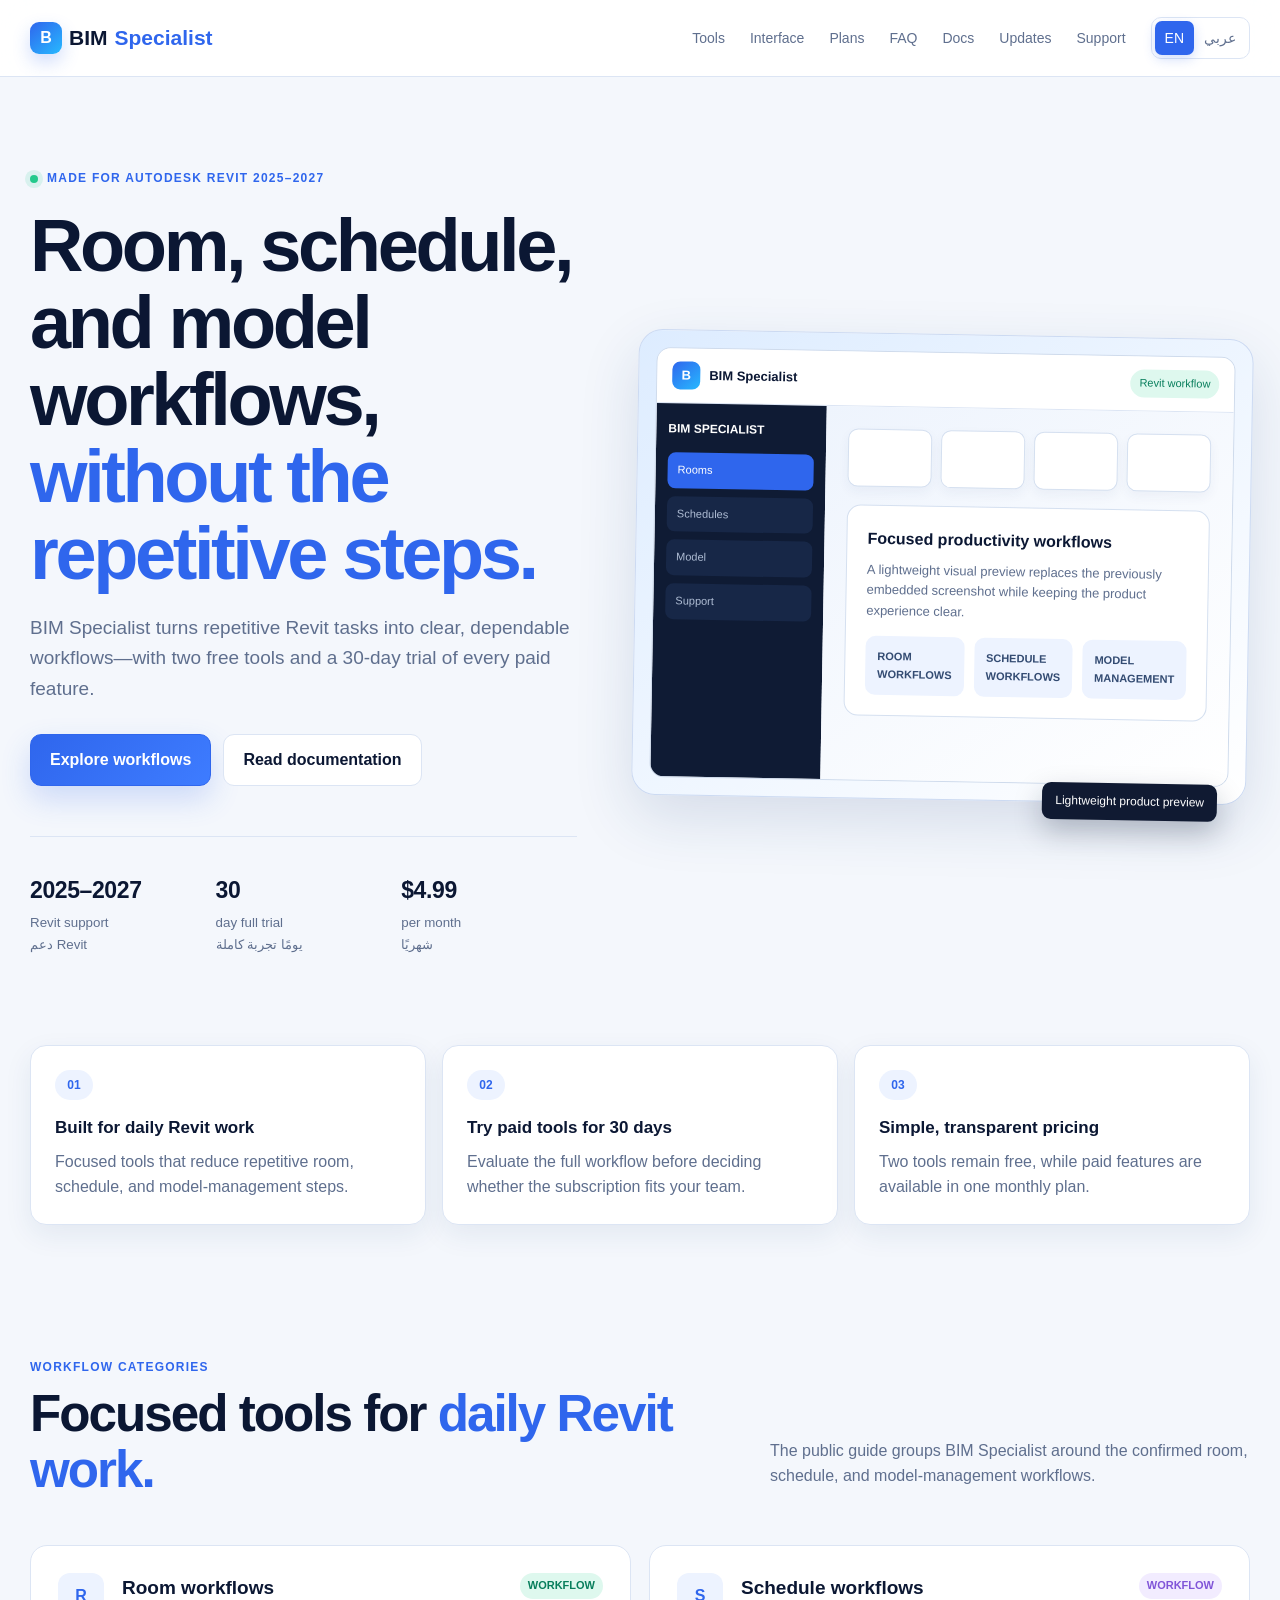
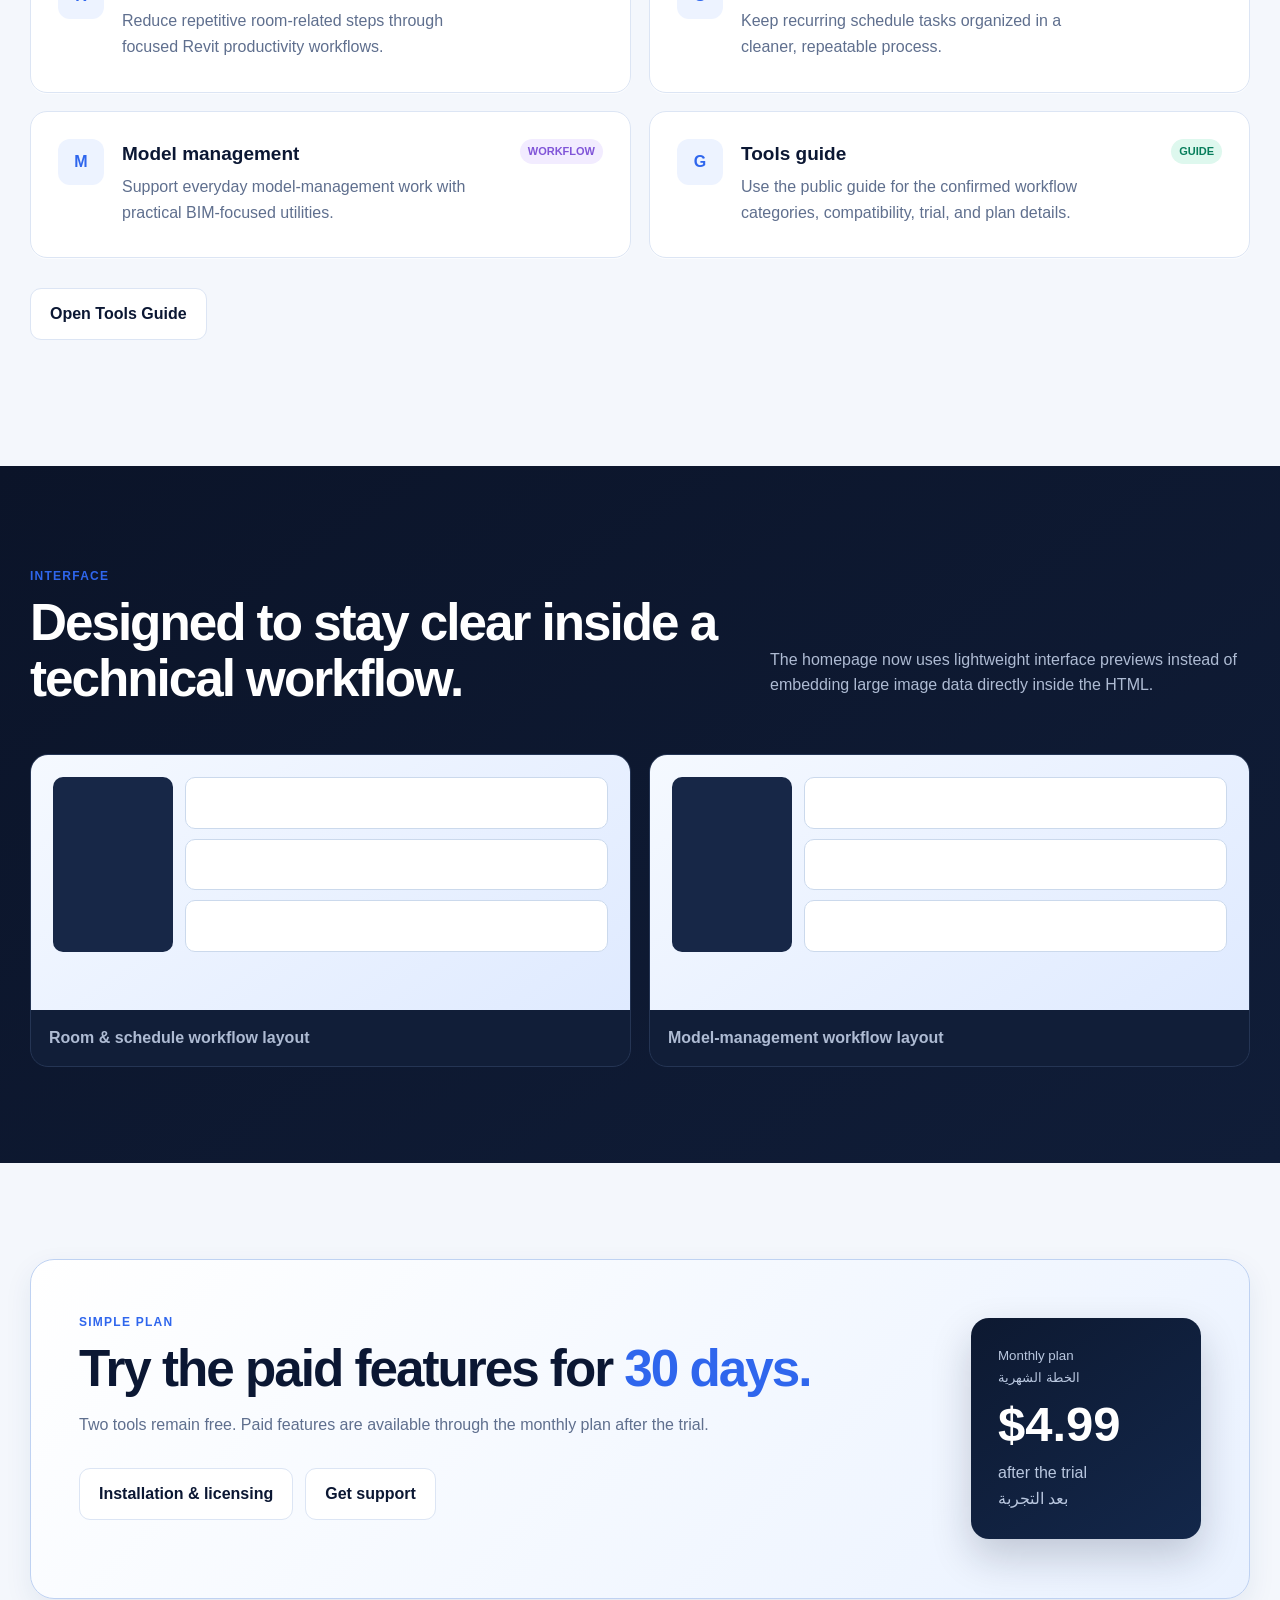
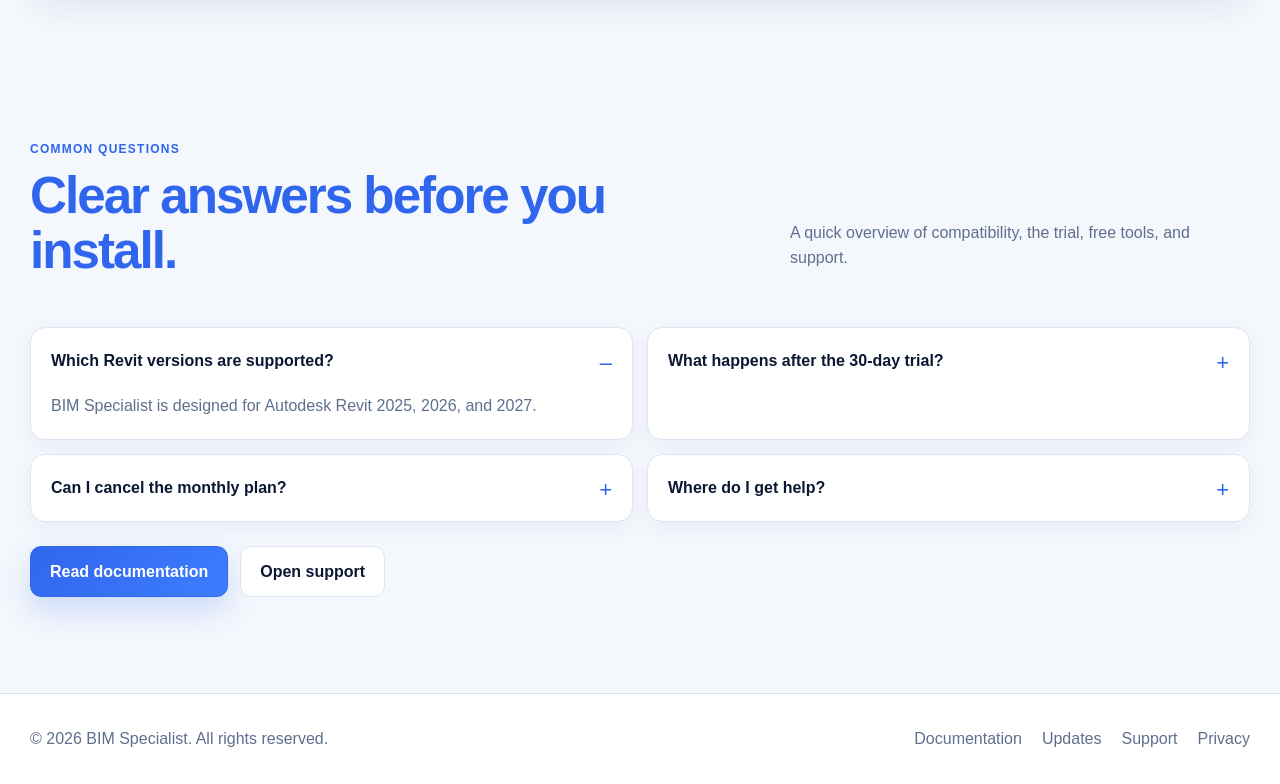
==== commit 66aa1de0: "Remove embedded images from homepage for faster loading" ====
--- a/index.html
+++ b/index.html
@@ -3,19 +3,75 @@
 <head>
   <meta charset="utf-8">
   <meta name="viewport" content="width=device-width,initial-scale=1">
-  <meta name="description" content="BIM Specialist — Revit room and schedule productivity tools for Revit 2025–2027.">
+  <meta name="description" content="BIM Specialist — Revit room, schedule, and model productivity workflows for Revit 2025–2027.">
+  <meta name="theme-color" content="#f4f7fc">
   <title>BIM Specialist | Revit Productivity Toolkit</title>
   <link rel="stylesheet" href="styles.css">
+  <style>
+    .productPreview{position:relative;min-height:430px;display:grid;grid-template-rows:auto 1fr;border-radius:14px;overflow:hidden;background:#f8fbff;border:1px solid #cfdbec}.previewBar{display:flex;align-items:center;justify-content:space-between;gap:14px;padding:13px 15px;background:#fff;border-bottom:1px solid #dce5f4}.previewBrand{display:flex;align-items:center;gap:9px;font-size:13px;font-weight:850}.previewMark{display:grid;place-items:center;width:28px;height:28px;border-radius:8px;color:#fff;background:linear-gradient(140deg,#2f66ed,#27b9ff)}.previewStatus{font-size:11px;color:#087e5c;background:#def8ee;border-radius:999px;padding:5px 9px}.previewBody{display:grid;grid-template-columns:170px 1fr;min-height:360px}.previewRail{padding:16px 12px;background:#0f1b34;color:#afbdd4}.previewRail strong{display:block;margin-bottom:14px;color:#fff;font-size:12px}.previewNav{display:grid;gap:8px}.previewNav span{padding:9px 10px;border-radius:8px;background:#172747;font-size:11px}.previewNav span:first-child{background:#2f66ed;color:#fff}.previewCanvas{padding:22px;display:grid;align-content:start;gap:18px;background:linear-gradient(145deg,#eef4fd,#fff)}.previewRibbon{display:grid;grid-template-columns:repeat(4,minmax(0,1fr));gap:9px}.previewRibbon span{height:58px;border:1px solid #d5e0f0;border-radius:10px;background:#fff;box-shadow:0 5px 12px rgba(30,62,117,.05)}.previewPanel{padding:20px;border:1px solid #d5e0f0;border-radius:14px;background:#fff}.previewPanel b{display:block;margin-bottom:8px}.previewPanel p{margin:0;color:#5f6f8e;font-size:13px}.previewMetrics{display:grid;grid-template-columns:repeat(3,1fr);gap:10px;margin-top:14px}.previewMetrics span{padding:12px;border-radius:10px;background:#edf3ff;color:#334b72;font-size:11px;font-weight:750}.galleryMock{display:grid;grid-template-columns:1fr 1fr;gap:18px}.interfaceCard{margin:0;border:1px solid #253554;border-radius:18px;overflow:hidden;background:#111e38}.interfaceScreen{min-height:255px;padding:22px;background:linear-gradient(145deg,#f5f9ff,#dfeaff);color:#0b1733}.interfaceScreen .row{display:grid;grid-template-columns:120px 1fr;gap:12px;margin-bottom:12px}.interfaceScreen .rail{min-height:175px;border-radius:10px;background:#172747}.interfaceScreen .work{display:grid;gap:10px}.interfaceScreen .block{min-height:50px;border:1px solid #cbd9ec;border-radius:10px;background:#fff}.interfaceCard figcaption{padding:15px 18px;color:#aebbd3}.performanceNote{margin-top:18px;color:#aebbd3;font-size:13px}@media(max-width:900px){.productPreview{min-height:390px}.previewBody{grid-template-columns:130px 1fr}.galleryMock{grid-template-columns:1fr}}@media(max-width:600px){.previewBody{grid-template-columns:1fr}.previewRail{display:none}.previewRibbon{grid-template-columns:1fr 1fr}.previewMetrics{grid-template-columns:1fr}.productPreview{min-height:auto}.interfaceScreen .row{grid-template-columns:90px 1fr}}
+  </style>
   <script src="script.js" defer></script>
 </head>
 <body data-title-en="BIM Specialist | Revit Productivity Toolkit" data-title-ar="BIM Specialist | أدوات احترافية لبرنامج Revit">
-<header class="nav"><nav class="shell navInner"><a class="brand" href="#top"><span class="brandMark">B</span>BIM <b>Specialist</b></a><div class="navLinks"><a href="#tools"><span data-lang="en">Tools</span><span data-lang="ar">الأدوات</span></a><a href="#gallery"><span data-lang="en">Gallery</span><span data-lang="ar">الصور</span></a><a href="#pricing"><span data-lang="en">Plans</span><span data-lang="ar">الخطط</span></a><a href="support.html"><span data-lang="en">Support</span><span data-lang="ar">الدعم</span></a><div class="langSwitch"><button data-set-language="en">EN</button><button data-set-language="ar">عربي</button></div></div></nav></header>
+<header class="nav">
+  <nav class="shell navInner" aria-label="Primary navigation">
+    <a class="brand" href="#top"><span class="brandMark">B</span>BIM <b>Specialist</b></a>
+    <div class="navLinks">
+      <a href="#tools"><span data-lang="en">Tools</span><span data-lang="ar">الأدوات</span></a>
+      <a href="#gallery"><span data-lang="en">Interface</span><span data-lang="ar">الواجهة</span></a>
+      <a href="#pricing"><span data-lang="en">Plans</span><span data-lang="ar">الخطط</span></a>
+      <a href="support.html"><span data-lang="en">Support</span><span data-lang="ar">الدعم</span></a>
+      <div class="langSwitch" aria-label="Language"><button data-set-language="en" type="button">EN</button><button data-set-language="ar" type="button">عربي</button></div>
+    </div>
+  </nav>
+</header>
 <main id="top">
-<section class="hero shell"><div class="heroCopy"><div class="eyebrow"><span class="dot"></span><span data-lang="en">Made for Autodesk Revit 2025–2027</span><span data-lang="ar">مصمم لبرنامج Autodesk Revit 2025–2027</span></div><h1 data-lang="en">Room intelligence and schedule workflows, <span>in one clean ribbon.</span></h1><h1 data-lang="ar">ذكاء الغرف وعمليات الجداول، <span>في شريط واحد واضح.</span></h1><p class="lead" data-lang="en">BIM Specialist turns repetitive Revit tasks into clear, dependable workflows—with two free tools and a 30-day trial of every paid feature.</p><p class="lead" data-lang="ar">تحوّل BIM Specialist مهام Revit المتكررة إلى خطوات واضحة وموثوقة، مع أداتين مجانيتين وتجربة لمدة 30 يومًا لجميع الميزات المدفوعة.</p><div class="actions"><a class="btn primary" href="#tools"><span data-lang="en">Explore tools</span><span data-lang="ar">استكشف الأدوات</span></a><a class="btn" href="#gallery"><span data-lang="en">See the new design</span><span data-lang="ar">شاهد التصميم الجديد</span></a></div><div class="stats"><div><strong>2025–2027</strong><small data-lang="en">Revit support</small><small data-lang="ar">دعم Revit</small></div><div><strong>30</strong><small data-lang="en">day full trial</small><small data-lang="ar">يومًا تجربة كاملة</small></div><div><strong>$4.99</strong><small data-lang="en">per month</small><small data-lang="ar">شهريًا</small></div></div></div><div class="heroVisual"><img src="[data-uri]" alt="BIM Specialist ribbon in Autodesk Revit"><span class="visualTag">Revit 2025 · 2026 · 2027</span></div></section>
-<section class="section shell" id="tools"><div class="sectionHead"><div><span class="kicker" data-lang="en">Current release</span><span class="kicker" data-lang="ar">الإصدار الحالي</span><h2 data-lang="en">Four focused tools.<br><span>Less repetitive work.</span></h2><h2 data-lang="ar">أربع أدوات مركزة.<br><span>عمل متكرر أقل.</span></h2></div><p data-lang="en">The website now reflects the tools and interface users will actually receive.</p><p data-lang="ar">تعكس الصفحة الآن الأدوات والواجهة التي سيحصل عليها المستخدم فعليًا.</p></div><div class="toolGrid"><article class="tool paid"><i>3D</i><div><h3>3D Rooms</h3><p data-lang="en">Create a color-coded 3D room view for fast spatial review.</p><p data-lang="ar">أنشئ مشهد غرف ثلاثي الأبعاد ملوّنًا للمراجعة المكانية السريعة.</p></div><b data-lang="en">Paid</b><b data-lang="ar">مدفوعة</b></article><article class="tool free"><i>RI</i><div><h3>Room Info</h3><p data-lang="en">Read room number, name, department, area, and level instantly.</p><p data-lang="ar">اعرض رقم الغرفة واسمها وقسمها ومساحتها ومنسوبها فورًا.</p></div><b>FREE</b></article><article class="tool free"><i>XL</i><div><h3>Schedule Export</h3><p data-lang="en">Export Revit schedules to Excel with saved user preferences.</p><p data-lang="ar">صدّر جداول Revit إلى Excel مع حفظ إعدادات المستخدم.</p></div><b>FREE</b></article><article class="tool paid"><i>IH</i><div><h3>Import History</h3><p data-lang="en">Review imported file history and improve model control.</p><p data-lang="ar">راجع سجل الملفات المستوردة وحسّن التحكم في النموذج.</p></div><b data-lang="en">Paid</b><b data-lang="ar">مدفوعة</b></article></div></section>
-<style>.comingSoonCard{display:flex;align-items:center;justify-content:space-between;gap:35px;padding:38px 42px;border:1px solid #bfd2f2;border-radius:24px;background:linear-gradient(135deg,#fff,#eaf2ff);box-shadow:0 18px 48px #375d9d18}.comingSoonCard h2{font-size:clamp(32px,4vw,48px);line-height:1.08;letter-spacing:-1.8px;margin:8px 0}.comingSoonCard p{max-width:760px;margin:0;color:var(--muted)}.soonBadge{flex:none;padding:10px 16px;border-radius:999px;background:#e2ebff;color:var(--blue);font-size:12px;font-weight:900;letter-spacing:.7px}.comingSoonGrid{display:grid;grid-template-columns:repeat(2,minmax(0,1fr));gap:18px}.comingSoon [data-lang]{display:none}html[data-language=en] .comingSoon [data-lang=en],html[data-language=ar] .comingSoon [data-lang=ar]{display:revert}@media(max-width:700px){.comingSoonGrid{grid-templ<section class="comingSoon section" id="coming-soon"><div class="shell"><div class="sectionHead"><div><span class="kicker" data-lang="en">Upcoming tools</span><span class="kicker" data-lang="ar">أدوات قادمة</span><h2 data-lang="en">The next BIM Specialist workflows.</h2><h2 data-lang="ar">مسارات العمل القادمة من BIM Specialist.</h2></div></div><div class="comingSoonGrid"><div class="comingSoonCard"><div><span class="kicker" data-lang="en">Coming next</span><span class="kicker" data-lang="ar">قريبًا</span><h2 data-lang="en">AI Assistant for Revit</h2><h2 data-lang="ar">مساعد الذكاء الاصطناعي لبرنامج Revit</h2><p data-lang="en">Secure, context-aware assistance for Revit workflows is planned for a future update. No AI provider is connected yet, so no AI usage charges are active.</p><p data-lang="ar">نعمل على مساعد آمن وواعٍ بسياق المشروع لدعم مهام Revit في تحديث مستقبلي. الميزة غير متصلة حاليًا بأي مزوّد ذكاء اصطناعي، لذلك لا توجد رسوم استخدام للذكاء الاصطناعي.</p></div><span class="soonBadge" data-lang="en">COMING SOON</span><span class="soonBadge" data-lang="ar">قريبًا</span></div><div class="comingSoonCard"><div><span class="kicker" data-lang="en">Private preview</span><span class="kicker" data-lang="ar">معاينة خاصة</span><h2 data-lang="en">VR Review</h2><h2 data-lang="ar">مراجعة الواقع الافتراضي</h2><p data-lang="en">Review Revit models on desktop and through OpenXR with temporary measurements, comments, screenshots, element data, and a complete session report. The preview runs locally without cloud fees.</p><p data-lang="ar">راجع نماذج Revit على سطح المكتب وعبر OpenXR، مع قياسات مؤقتة وتعليقات ولقطات شاشة وبيانات العناصر وتقرير كامل للجلسة. تعمل المعاينة محليًا دون رسوم سحابية.</p></div><span class="soonBadge" data-lang="en">COMING SOON</span><span class="soonBadge" data-lang="ar">قريبًا</span></div></div></div></section>
-class="soonBadge" data-lang="en">COMING SOON</span><span class="soonBadge" data-lang="ar">قريبًا</span></div></div></section>
-<section class="galleryBand" id="gallery"><div class="section shell"><div class="sectionHead"><div><span class="kicker" data-lang="en">New interface</span><span class="kicker" data-lang="ar">الواجهة الجديدة</span><h2 data-lang="en">Designed to feel at home in Revit.</h2><h2 data-lang="ar">تصميم ينسجم مع بيئة Revit.</h2></div></div><div class="gallery"><figure class="wide"><img src="[data-uri]" alt="BIM Specialist ribbon"><figcaption data-lang="en">A compact ribbon with clear free and paid tools.</figcaption><figcaption data-lang="ar">شريط مدمج يوضح الأدوات المجانية والمدفوعة.</figcaption></figure><figure><img src="[data-uri]" alt="Room Info window"><figcaption data-lang="en">Room information without leaving the model.</figcaption><figcaption data-lang="ar">معلومات الغرفة دون مغادرة النموذج.</figcaption></figure><figure><img src="[data-uri]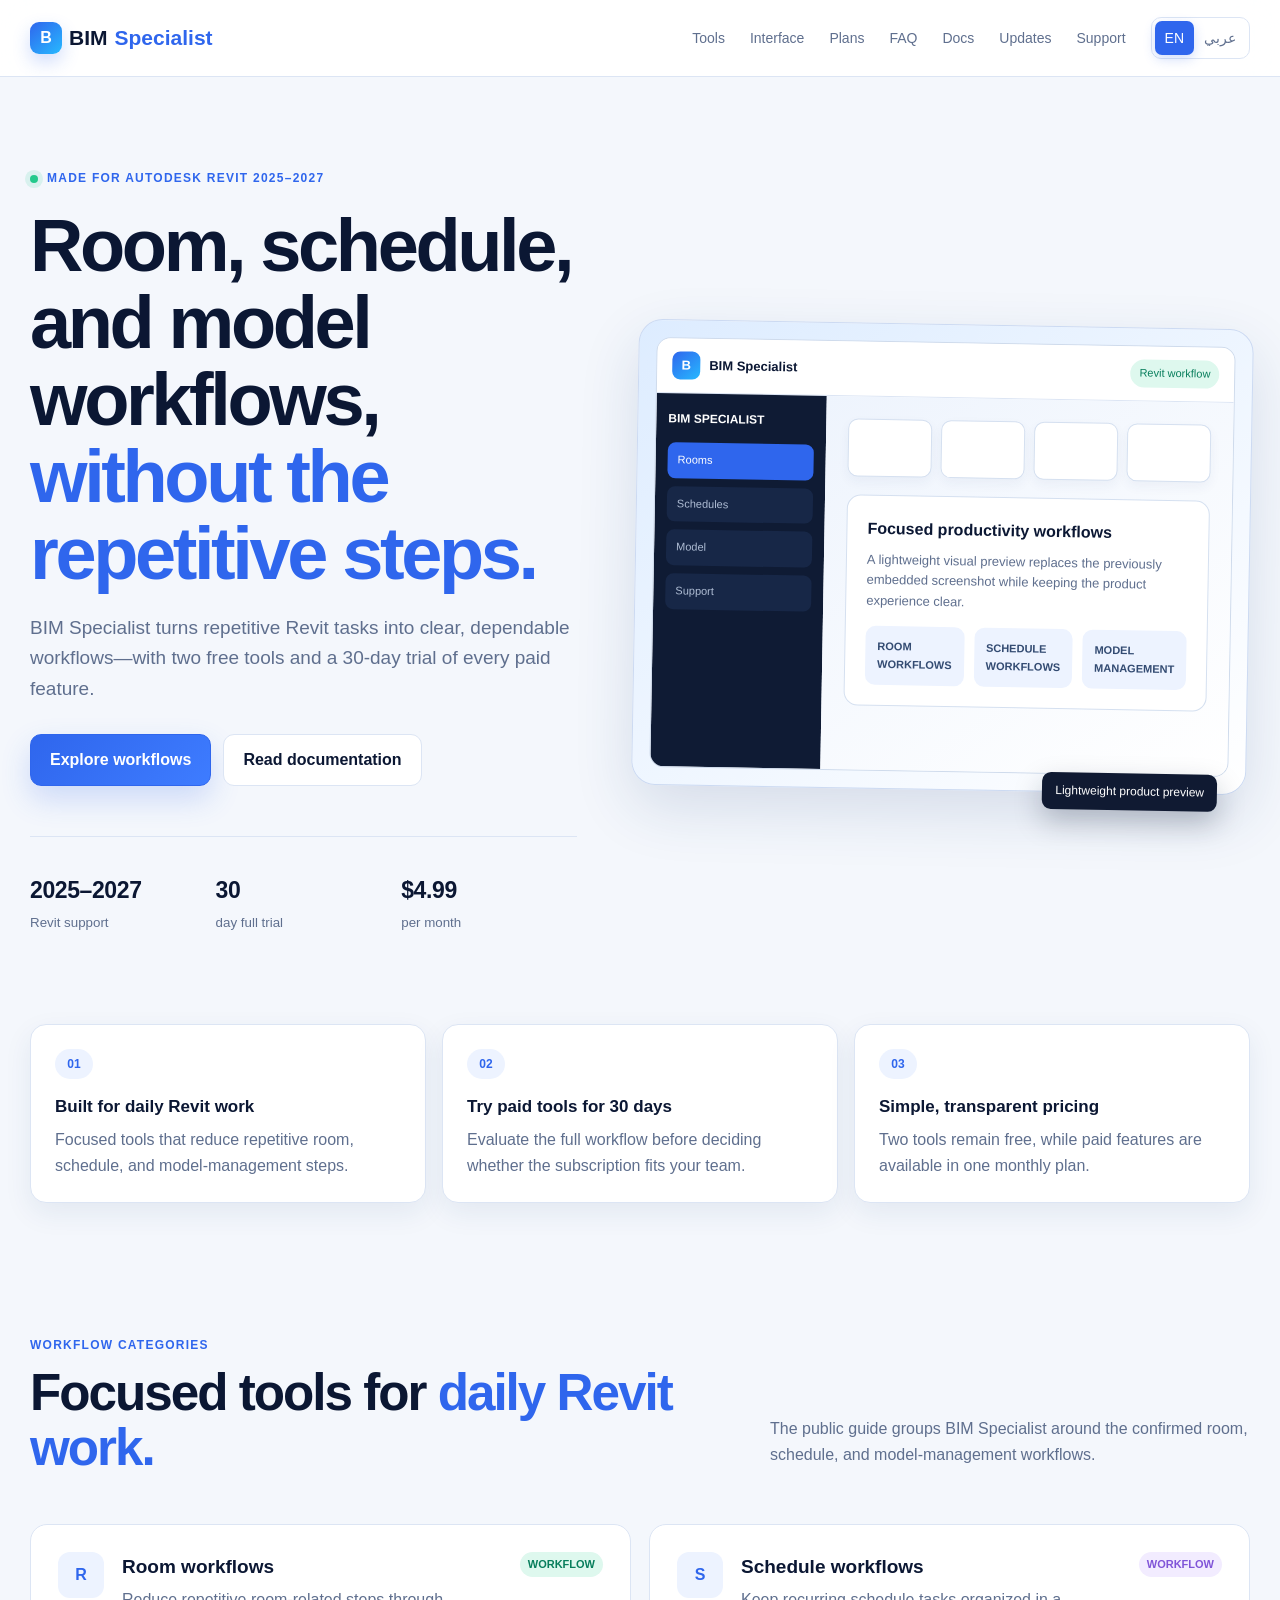
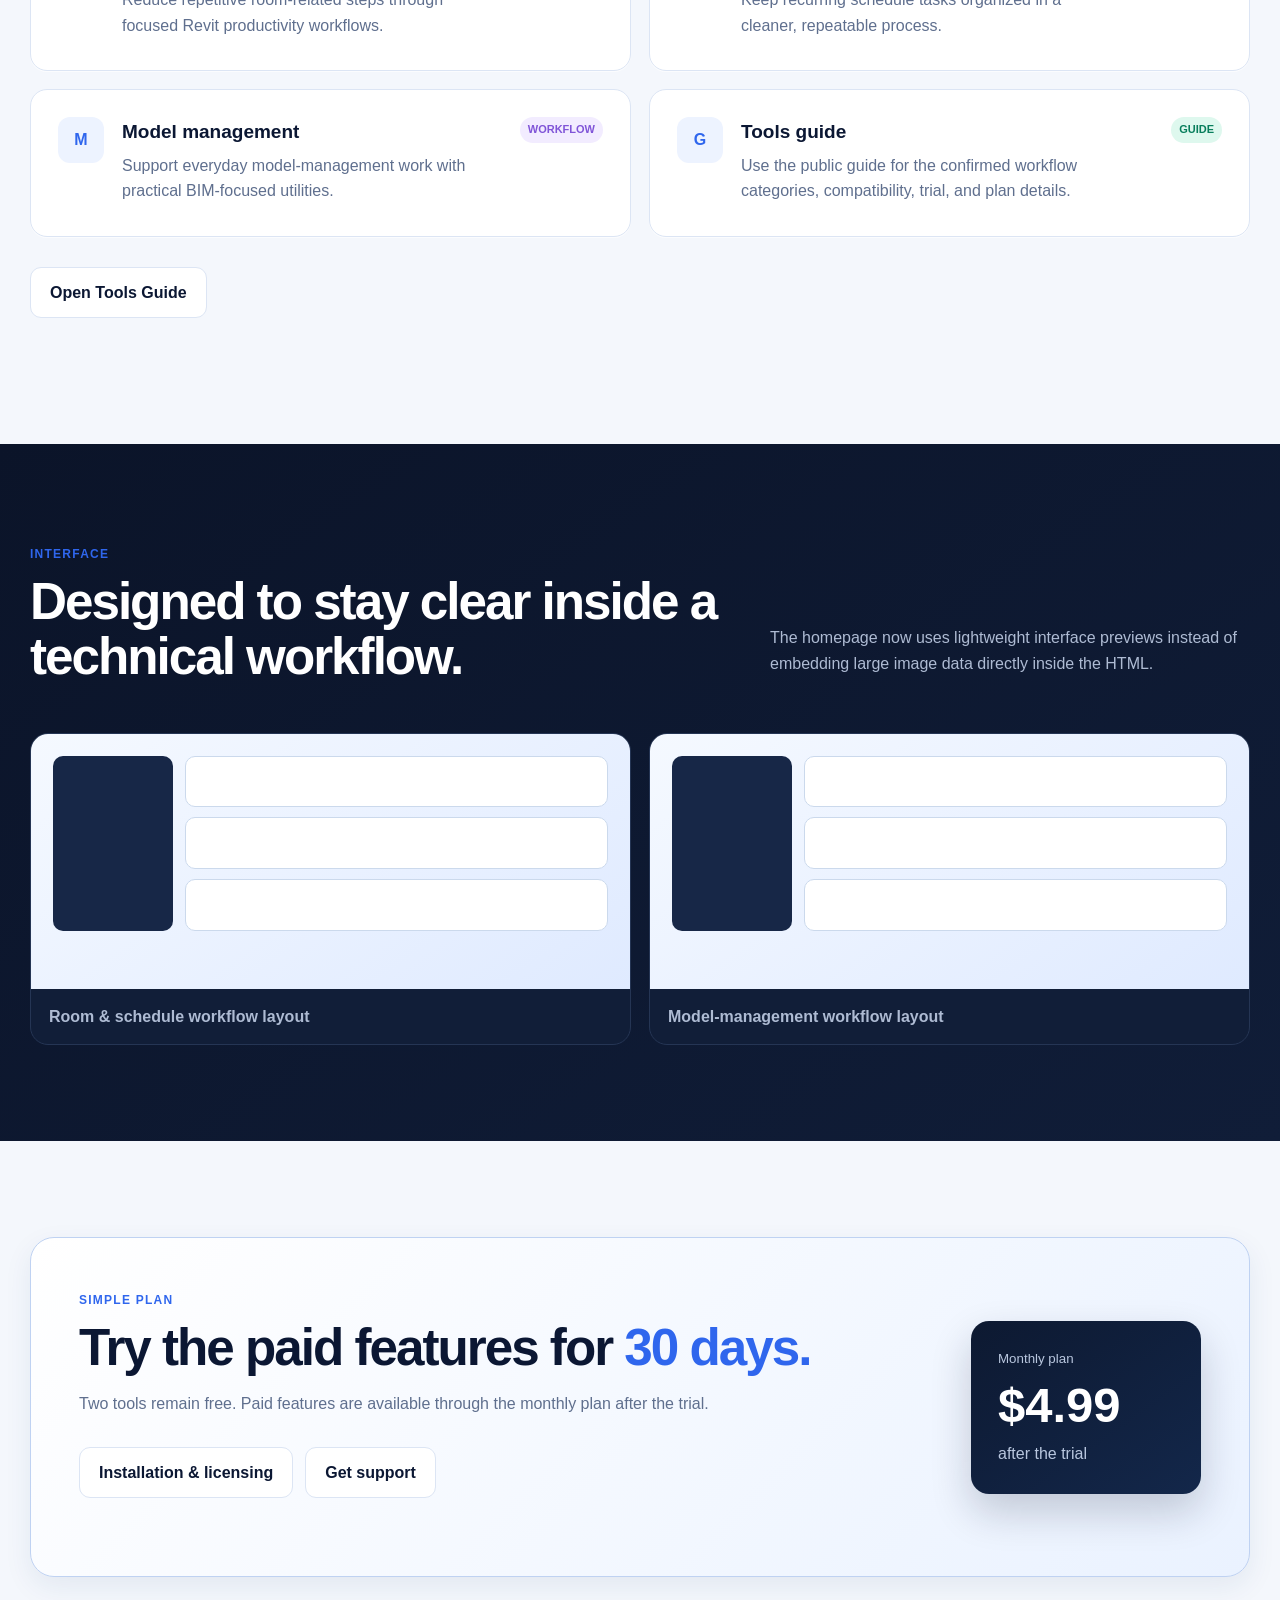
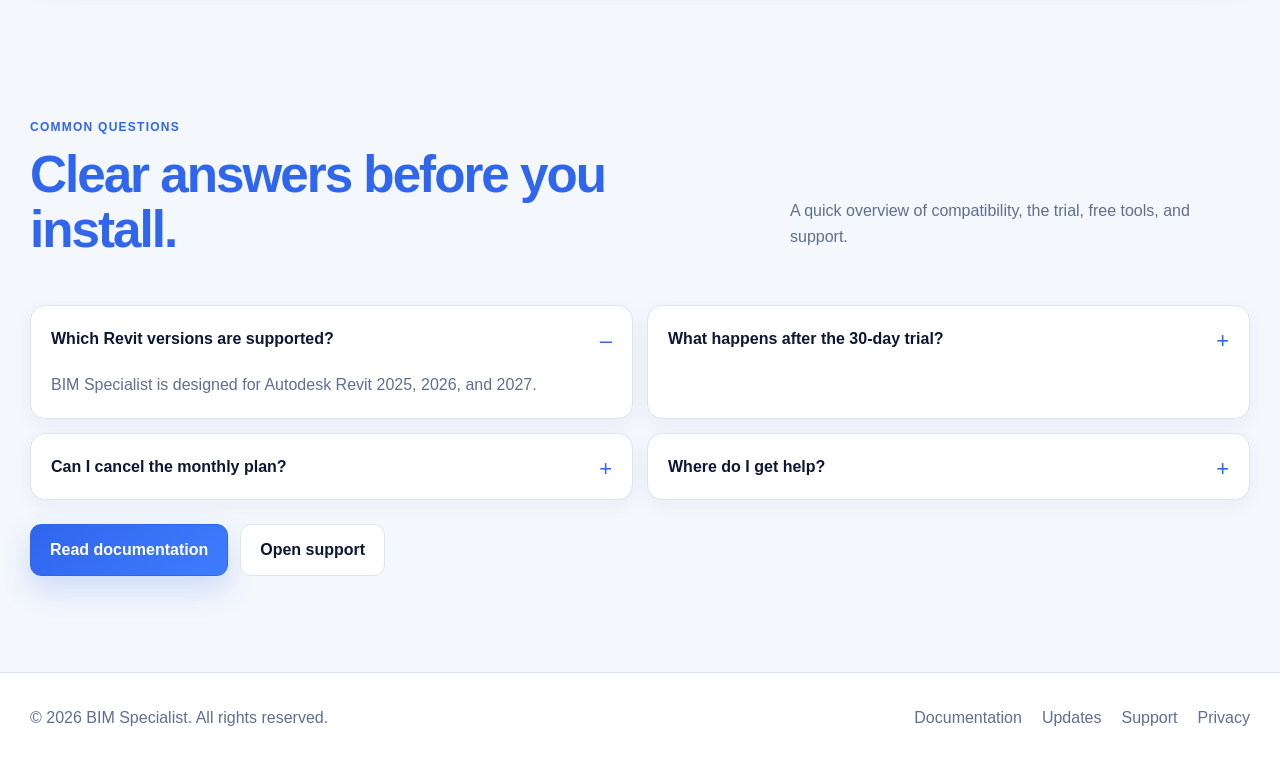
==== commit c22b7cda: "Polish Arabic homepage copy" ====
--- a/index.html
+++ b/index.html
@@ -28,18 +28,18 @@
 <main id="top">
   <section class="hero shell">
     <div class="heroCopy">
-      <div class="eyebrow"><span class="dot"></span><span data-lang="en">Made for Autodesk Revit 2025–2027</span><span data-lang="ar">مصمم لبرنامج Autodesk Revit 2025–2027</span></div>
+      <div class="eyebrow"><span class="dot"></span><span data-lang="en">Made for Autodesk Revit 2025–2027</span><span data-lang="ar">مصمم للعمل مع Autodesk Revit 2025–2027</span></div>
       <h1 data-lang="en">Room, schedule, and model workflows, <span>without the repetitive steps.</span></h1>
-      <h1 data-lang="ar">سير عمل الغرف والجداول والنموذج، <span>بدون الخطوات المتكررة.</span></h1>
+      <h1 data-lang="ar">مهام الغرف والجداول وإدارة النموذج، <span>بخطوات أقل وتكرار أقل.</span></h1>
       <p class="lead" data-lang="en">BIM Specialist turns repetitive Revit tasks into clear, dependable workflows—with two free tools and a 30-day trial of every paid feature.</p>
-      <p class="lead" data-lang="ar">تحوّل BIM Specialist مهام Revit المتكررة إلى خطوات واضحة وموثوقة، مع أداتين مجانيتين وتجربة لمدة 30 يومًا لجميع الميزات المدفوعة.</p>
-      <div class="actions"><a class="btn primary" href="#tools"><span data-lang="en">Explore workflows</span><span data-lang="ar">استكشف سير العمل</span></a><a class="btn" href="documentation.html"><span data-lang="en">Read documentation</span><span data-lang="ar">قراءة التوثيق</span></a></div>
-      <div class="stats"><div><strong>2025–2027</strong><small data-lang="en">Revit support</small><small data-lang="ar">دعم Revit</small></div><div><strong>30</strong><small data-lang="en">day full trial</small><small data-lang="ar">يومًا تجربة كاملة</small></div><div><strong>$4.99</strong><small data-lang="en">per month</small><small data-lang="ar">شهريًا</small></div></div>
+      <p class="lead" data-lang="ar">يساعد BIM Specialist على تبسيط مهام Revit المتكررة وتحويلها إلى خطوات عمل واضحة وموثوقة، مع أداتين مجانيتين وتجربة لمدة 30 يومًا لجميع الميزات المدفوعة.</p>
+      <div class="actions"><a class="btn primary" href="#tools"><span data-lang="en">Explore workflows</span><span data-lang="ar">استعرض الأدوات</span></a><a class="btn" href="documentation.html"><span data-lang="en">Read documentation</span><span data-lang="ar">قراءة دليل الاستخدام</span></a></div>
+      <div class="stats"><div><strong>2025–2027</strong><small data-lang="en">Revit support</small><small data-lang="ar">إصدارات Revit المدعومة</small></div><div><strong>30</strong><small data-lang="en">day full trial</small><small data-lang="ar">يومًا للتجربة الكاملة</small></div><div><strong>$4.99</strong><small data-lang="en">per month</small><small data-lang="ar">شهريًا</small></div></div>
     </div>
     <div class="heroVisual" aria-label="BIM Specialist interface preview">
       <div class="productPreview">
-        <div class="previewBar"><span class="previewBrand"><span class="previewMark">B</span>BIM Specialist</span><span class="previewStatus"><span data-lang="en">Revit workflow</span><span data-lang="ar">سير عمل Revit</span></span></div>
-        <div class="previewBody"><aside class="previewRail"><strong>BIM SPECIALIST</strong><div class="previewNav"><span>Rooms</span><span>Schedules</span><span>Model</span><span>Support</span></div></aside><div class="previewCanvas"><div class="previewRibbon"><span></span><span></span><span></span><span></span></div><div class="previewPanel"><b><span data-lang="en">Focused productivity workflows</span><span data-lang="ar">سير عمل مركز للإنتاجية</span></b><p data-lang="en">A lightweight visual preview replaces the previously embedded screenshot while keeping the product experience clear.</p><p data-lang="ar">معاينة مرئية خفيفة تحل محل لقطة الشاشة المضمنة سابقًا مع الحفاظ على وضوح تجربة المنتج.</p><div class="previewMetrics"><span>ROOM WORKFLOWS</span><span>SCHEDULE WORKFLOWS</span><span>MODEL MANAGEMENT</span></div></div></div></div>
+        <div class="previewBar"><span class="previewBrand"><span class="previewMark">B</span>BIM Specialist</span><span class="previewStatus"><span data-lang="en">Revit workflow</span><span data-lang="ar">أدوات Revit</span></span></div>
+        <div class="previewBody"><aside class="previewRail"><strong>BIM SPECIALIST</strong><div class="previewNav"><span>Rooms</span><span>Schedules</span><span>Model</span><span>Support</span></div></aside><div class="previewCanvas"><div class="previewRibbon"><span></span><span></span><span></span><span></span></div><div class="previewPanel"><b><span data-lang="en">Focused productivity workflows</span><span data-lang="ar">أدوات مركزة لتحسين الإنتاجية</span></b><p data-lang="en">A lightweight visual preview replaces the previously embedded screenshot while keeping the product experience clear.</p><p data-lang="ar">معاينة خفيفة توضح تجربة المنتج دون تحميل صور كبيرة داخل الصفحة.</p><div class="previewMetrics"><span>ROOM WORKFLOWS</span><span>SCHEDULE WORKFLOWS</span><span>MODEL MANAGEMENT</span></div></div></div></div>
       </div>
       <span class="visualTag"><span data-lang="en">Lightweight product preview</span><span data-lang="ar">معاينة خفيفة للمنتج</span></span>
     </div>
@@ -47,12 +47,12 @@
 
   <section class="section" id="tools">
     <div class="shell">
-      <div class="sectionHead"><div><span class="kicker"><span data-lang="en">Workflow categories</span><span data-lang="ar">فئات سير العمل</span></span><h2 data-lang="en">Focused tools for <span>daily Revit work.</span></h2><h2 data-lang="ar">أدوات مركزة <span>للعمل اليومي في Revit.</span></h2></div><p data-lang="en">The public guide groups BIM Specialist around the confirmed room, schedule, and model-management workflows.</p><p data-lang="ar">يجمع الدليل العام BIM Specialist حول سير عمل الغرف والجداول وإدارة النموذج المؤكد.</p></div>
+      <div class="sectionHead"><div><span class="kicker"><span data-lang="en">Workflow categories</span><span data-lang="ar">فئات الأدوات</span></span><h2 data-lang="en">Focused tools for <span>daily Revit work.</span></h2><h2 data-lang="ar">أدوات عملية <span>لمهام Revit اليومية.</span></h2></div><p data-lang="en">The public guide groups BIM Specialist around the confirmed room, schedule, and model-management workflows.</p><p data-lang="ar">ينظم الدليل أدوات BIM Specialist ضمن ثلاث فئات مؤكدة: مهام الغرف، والجداول، وإدارة النموذج.</p></div>
       <div class="toolGrid">
-        <article class="tool free"><i>R</i><div><h3><span data-lang="en">Room workflows</span><span data-lang="ar">سير عمل الغرف</span></h3><p data-lang="en">Reduce repetitive room-related steps through focused Revit productivity workflows.</p><p data-lang="ar">تقليل الخطوات المتكررة المتعلقة بالغرف عبر سير عمل إنتاجي مركز في Revit.</p></div><b>WORKFLOW</b></article>
-        <article class="tool"><i>S</i><div><h3><span data-lang="en">Schedule workflows</span><span data-lang="ar">سير عمل الجداول</span></h3><p data-lang="en">Keep recurring schedule tasks organized in a cleaner, repeatable process.</p><p data-lang="ar">تنظيم مهام الجداول المتكررة ضمن عملية أوضح وقابلة للتكرار.</p></div><b>WORKFLOW</b></article>
-        <article class="tool"><i>M</i><div><h3><span data-lang="en">Model management</span><span data-lang="ar">إدارة النموذج</span></h3><p data-lang="en">Support everyday model-management work with practical BIM-focused utilities.</p><p data-lang="ar">دعم أعمال إدارة النموذج اليومية بأدوات عملية موجهة إلى BIM.</p></div><b>WORKFLOW</b></article>
-        <article class="tool free"><i>G</i><div><h3><span data-lang="en">Tools guide</span><span data-lang="ar">دليل الأدوات</span></h3><p data-lang="en">Use the public guide for the confirmed workflow categories, compatibility, trial, and plan details.</p><p data-lang="ar">استخدم الدليل العام لفئات سير العمل والتوافق والتجربة وتفاصيل الخطة المؤكدة.</p></div><b>GUIDE</b></article>
+        <article class="tool free"><i>R</i><div><h3><span data-lang="en">Room workflows</span><span data-lang="ar">مهام الغرف</span></h3><p data-lang="en">Reduce repetitive room-related steps through focused Revit productivity workflows.</p><p data-lang="ar">قلّل الخطوات المتكررة في مهام الغرف باستخدام أدوات مركزة داخل Revit.</p></div><b>WORKFLOW</b></article>
+        <article class="tool"><i>S</i><div><h3><span data-lang="en">Schedule workflows</span><span data-lang="ar">مهام الجداول</span></h3><p data-lang="en">Keep recurring schedule tasks organized in a cleaner, repeatable process.</p><p data-lang="ar">نظّم مهام الجداول المتكررة ضمن خطوات عمل أوضح وأكثر اتساقًا.</p></div><b>WORKFLOW</b></article>
+        <article class="tool"><i>M</i><div><h3><span data-lang="en">Model management</span><span data-lang="ar">إدارة النموذج</span></h3><p data-lang="en">Support everyday model-management work with practical BIM-focused utilities.</p><p data-lang="ar">نفّذ مهام إدارة النموذج اليومية باستخدام أدوات عملية موجهة لبيئة BIM.</p></div><b>WORKFLOW</b></article>
+        <article class="tool free"><i>G</i><div><h3><span data-lang="en">Tools guide</span><span data-lang="ar">دليل الأدوات</span></h3><p data-lang="en">Use the public guide for the confirmed workflow categories, compatibility, trial, and plan details.</p><p data-lang="ar">راجع دليل الأدوات للتعرف على الفئات المدعومة والتوافق والتجربة وتفاصيل الخطة.</p></div><b>GUIDE</b></article>
       </div>
       <div class="actions"><a class="btn" href="tools.html"><span data-lang="en">Open Tools Guide</span><span data-lang="ar">فتح دليل الأدوات</span></a></div>
     </div>
@@ -60,18 +60,18 @@
 
   <section class="galleryBand" id="gallery">
     <div class="section shell">
-      <div class="sectionHead"><div><span class="kicker"><span data-lang="en">Interface</span><span data-lang="ar">الواجهة</span></span><h2 data-lang="en">Designed to stay clear inside a technical workflow.</h2><h2 data-lang="ar">تصميم واضح داخل سير العمل الفني.</h2></div><p data-lang="en">The homepage now uses lightweight interface previews instead of embedding large image data directly inside the HTML.</p><p data-lang="ar">تستخدم الصفحة الرئيسية الآن معاينات خفيفة للواجهة بدلًا من تضمين بيانات صور كبيرة مباشرة داخل HTML.</p></div>
+      <div class="sectionHead"><div><span class="kicker"><span data-lang="en">Interface</span><span data-lang="ar">الواجهة</span></span><h2 data-lang="en">Designed to stay clear inside a technical workflow.</h2><h2 data-lang="ar">واجهة واضحة تناسب سير العمل التقني.</h2></div><p data-lang="en">The homepage now uses lightweight interface previews instead of embedding large image data directly inside the HTML.</p><p data-lang="ar">تعرض الصفحة الرئيسية معاينات خفيفة للواجهة لتوضيح تجربة الاستخدام دون تحميل بيانات صور كبيرة داخل HTML.</p></div>
       <div class="galleryMock">
-        <figure class="interfaceCard"><div class="interfaceScreen"><div class="row"><div class="rail"></div><div class="work"><div class="block"></div><div class="block"></div><div class="block"></div></div></div></div><figcaption><strong><span data-lang="en">Room & schedule workflow layout</span><span data-lang="ar">تخطيط سير عمل الغرف والجداول</span></strong></figcaption></figure>
-        <figure class="interfaceCard"><div class="interfaceScreen"><div class="row"><div class="rail"></div><div class="work"><div class="block"></div><div class="block"></div><div class="block"></div></div></div></div><figcaption><strong><span data-lang="en">Model-management workflow layout</span><span data-lang="ar">تخطيط سير عمل إدارة النموذج</span></strong></figcaption></figure>
+        <figure class="interfaceCard"><div class="interfaceScreen"><div class="row"><div class="rail"></div><div class="work"><div class="block"></div><div class="block"></div><div class="block"></div></div></div></div><figcaption><strong><span data-lang="en">Room & schedule workflow layout</span><span data-lang="ar">واجهة مهام الغرف والجداول</span></strong></figcaption></figure>
+        <figure class="interfaceCard"><div class="interfaceScreen"><div class="row"><div class="rail"></div><div class="work"><div class="block"></div><div class="block"></div><div class="block"></div></div></div></div><figcaption><strong><span data-lang="en">Model-management workflow layout</span><span data-lang="ar">واجهة مهام إدارة النموذج</span></strong></figcaption></figure>
       </div>
     </div>
   </section>
 
   <section class="section" id="pricing">
-    <div class="shell"><div class="priceCard"><div><span class="kicker"><span data-lang="en">Simple plan</span><span data-lang="ar">خطة بسيطة</span></span><h2 data-lang="en">Try the paid features for <span>30 days.</span></h2><h2 data-lang="ar">جرّب الميزات المدفوعة لمدة <span>30 يومًا.</span></h2><p data-lang="en">Two tools remain free. Paid features are available through the monthly plan after the trial.</p><p data-lang="ar">تبقى أداتان مجانيتين. تتوفر الميزات المدفوعة عبر الخطة الشهرية بعد انتهاء التجربة.</p><div class="actions"><a class="btn" href="documentation.html"><span data-lang="en">Installation & licensing</span><span data-lang="ar">التثبيت والترخيص</span></a><a class="btn" href="support.html"><span data-lang="en">Get support</span><span data-lang="ar">الحصول على الدعم</span></a></div></div><div class="price"><small><span data-lang="en">Monthly plan</span><span data-lang="ar">الخطة الشهرية</span></small><strong>$4.99</strong><span><span data-lang="en">after the trial</span><span data-lang="ar">بعد التجربة</span></span></div></div></div>
+    <div class="shell"><div class="priceCard"><div><span class="kicker"><span data-lang="en">Simple plan</span><span data-lang="ar">خطة واضحة</span></span><h2 data-lang="en">Try the paid features for <span>30 days.</span></h2><h2 data-lang="ar">جرّب الميزات المدفوعة لمدة <span>30 يومًا.</span></h2><p data-lang="en">Two tools remain free. Paid features are available through the monthly plan after the trial.</p><p data-lang="ar">تبقى أداتان متاحتين مجانًا، بينما تتوفر الميزات المدفوعة ضمن الخطة الشهرية بعد انتهاء فترة التجربة.</p><div class="actions"><a class="btn" href="documentation.html"><span data-lang="en">Installation & licensing</span><span data-lang="ar">التثبيت والترخيص</span></a><a class="btn" href="support.html"><span data-lang="en">Get support</span><span data-lang="ar">الحصول على الدعم</span></a></div></div><div class="price"><small><span data-lang="en">Monthly plan</span><span data-lang="ar">الخطة الشهرية</span></small><strong>$4.99</strong><span><span data-lang="en">after the trial</span><span data-lang="ar">بعد انتهاء التجربة</span></span></div></div></div>
   </section>
 </main>
-<footer class="footer"><div class="shell footerInner"><span>© 2026 BIM Specialist. All rights reserved.</span><div class="footerLinks"><a href="documentation.html"><span data-lang="en">Documentation</span><span data-lang="ar">التوثيق</span></a><a href="updates.html"><span data-lang="en">Updates</span><span data-lang="ar">التحديثات</span></a><a href="support.html"><span data-lang="en">Support</span><span data-lang="ar">الدعم</span></a><a href="privacy.html"><span data-lang="en">Privacy</span><span data-lang="ar">الخصوصية</span></a></div></div></footer>
+<footer class="footer"><div class="shell footerInner"><span>© 2026 BIM Specialist. All rights reserved.</span><div class="footerLinks"><a href="documentation.html"><span data-lang="en">Documentation</span><span data-lang="ar">دليل الاستخدام</span></a><a href="updates.html"><span data-lang="en">Updates</span><span data-lang="ar">التحديثات</span></a><a href="support.html"><span data-lang="en">Support</span><span data-lang="ar">الدعم</span></a><a href="privacy.html"><span data-lang="en">Privacy</span><span data-lang="ar">الخصوصية</span></a></div></div></footer>
 </body>
-</html>
+</html>
--- a/styles.css
+++ b/styles.css
@@ -1 +1,12 @@
 :root{--bg:#f4f7fc;--ink:#0b1733;--muted:#5f6f8e;--blue:#2f66ed;--cyan:#27b9ff;--line:#dce5f4;--panel:#fff;--max:1220px;--radius:17px;--shadow-sm:0 10px 28px rgba(30,62,117,.08);--shadow-md:0 22px 60px rgba(30,62,117,.14)}*{box-sizing:border-box}html{scroll-behavior:smooth}body{margin:0;background:var(--bg);color:var(--ink);font-family:Inter,"Segoe UI",Arial,sans-serif;line-height:1.6;-webkit-font-smoothing:antialiased;text-rendering:optimizeLegibility}body[dir=rtl]{font-family:"Segoe UI",Tahoma,Arial,sans-serif}a{color:inherit;text-decoration:none}button{font:inherit}[hidden]{display:none!important}:focus-visible{outline:3px solid rgba(47,102,237,.38);outline-offset:3px}.shell{width:min(var(--max),calc(100% - 42px));margin:auto}.nav{position:sticky;top:0;z-index:50;background:#ffffffeb;backdrop-filter:blur(18px);border-bottom:1px solid var(--line);transition:box-shadow .2s ease,background .2s ease}.nav.scrolled{background:rgba(255,255,255,.97);box-shadow:0 10px 32px rgba(26,48,88,.1)}.navInner{min-height:76px;display:flex;align-items:center;justify-content:space-between;gap:18px}.brand{display:flex;align-items:center;gap:7px;font-size:21px;font-weight:850;white-space:nowrap}.brand b{color:var(--blue)}.brandMark{display:grid;place-items:center;width:32px;height:32px;border-radius:9px;color:#fff;background:linear-gradient(140deg,var(--blue),var(--cyan));font-size:16px;box-shadow:0 8px 18px rgba(47,102,237,.22)}.navLinks{display:flex;align-items:center;gap:25px;color:var(--muted);font-size:14px}.navLinks>a{position:relative;padding:9px 0;transition:color .18s ease}.navLinks>a:hover{color:var(--ink)}.navLinks>a:after{content:"";position:absolute;left:0;right:0;bottom:3px;height:2px;border-radius:2px;background:var(--blue);transform:scaleX(0);transition:transform .18s ease}.navLinks>a:hover:after{transform:scaleX(1)}.langSwitch{display:flex;border:1px solid var(--line);padding:3px;border-radius:10px;background:#fff}.langSwitch button{border:0;background:transparent;padding:6px 10px;color:var(--muted);border-radius:7px;cursor:pointer}.langSwitch button.active{background:var(--blue);color:white;box-shadow:0 4px 12px rgba(47,102,237,.22)}.mobileMenuToggle{display:none;width:42px;height:42px;border:1px solid var(--line);border-radius:10px;background:#fff;color:var(--ink);cursor:pointer;align-items:center;justify-content:center;font-weight:800}.hero{min-height:720px;padding:92px 0 80px;display:grid;grid-template-columns:1.02fr .98fr;gap:58px;align-items:center}.eyebrow,.kicker{color:var(--blue);font-weight:800;text-transform:uppercase;letter-spacing:1.25px;font-size:12px}.eyebrow{display:flex;align-items:center;gap:9px}.dot{width:8px;height:8px;border-radius:50%;background:#23c98c;box-shadow:0 0 0 5px #23c98c22}h1{font-size:clamp(46px,6vw,74px);line-height:1.04;letter-spacing:-3.4px;margin:20px 0}html[dir=rtl] h1{letter-spacing:0}h1 span,h2 span{color:var(--blue)}.lead{font-size:19px;color:var(--muted);max-width:690px}.actions{display:flex;gap:12px;flex-wrap:wrap;margin:30px 0}.btn{display:inline-flex;align-items:center;justify-content:center;min-height:48px;padding:12px 19px;border:1px solid var(--line);border-radius:11px;background:#fff;font-weight:750;transition:transform .18s ease,box-shadow .18s ease,border-color .18s ease}.btn:hover{transform:translateY(-2px);box-shadow:var(--shadow-sm);border-color:#c9d9f2}.btn.primary{color:#fff;background:linear-gradient(135deg,var(--blue),#3e7cff);border-color:var(--blue);box-shadow:0 13px 30px #2f66ed33}.btn.primary:hover{box-shadow:0 16px 38px rgba(47,102,237,.32)}.stats{display:grid;grid-template-columns:repeat(3,1fr);gap:10px;border-top:1px solid var(--line);margin-top:50px;padding-top:25px}.stats>div{padding:10px 14px 10px 0;border-radius:12px}.stats strong,.stats small{display:block}.stats strong{font-size:23px;letter-spacing:-.4px}.stats small{color:var(--muted)}.heroVisual{position:relative;background:linear-gradient(145deg,#ddecff,#fff);padding:17px;border:1px solid #ccdaf2;border-radius:24px;box-shadow:var(--shadow-md);transform:rotate(1deg);transition:transform .25s ease,box-shadow .25s ease}.heroVisual:hover{transform:rotate(0) translateY(-3px);box-shadow:0 34px 82px rgba(55,93,157,.22)}.heroVisual img{display:block;width:100%;border-radius:12px}.visualTag{position:absolute;right:28px;bottom:-18px;padding:9px 13px;border-radius:9px;background:#101a32;color:#fff;font-size:12px;box-shadow:0 12px 28px #101a3240}.valueBand{padding:0 0 32px}.valueGrid{display:grid;grid-template-columns:repeat(3,1fr);gap:16px}.valueGrid article{background:#fff;border:1px solid var(--line);border-radius:16px;padding:24px;box-shadow:var(--shadow-sm)}.valueGrid strong{display:block;font-size:17px;margin:14px 0 7px}.valueGrid p{margin:0;color:var(--muted)}.valueIcon{display:inline-flex;align-items:center;justify-content:center;min-width:38px;height:30px;padding:0 9px;border-radius:999px;background:#edf3ff;color:var(--blue);font-weight:850;font-size:12px}.section{padding:96px 0}.sectionHead{display:flex;justify-content:space-between;align-items:end;gap:30px;margin-bottom:40px}.sectionHead h2,.priceCard h2{font-size:clamp(35px,4vw,52px);line-height:1.08;letter-spacing:-2px;margin:8px 0}.sectionHead p{max-width:480px;color:var(--muted)}.toolGrid{display:grid;grid-template-columns:1fr 1fr;gap:18px}.tool{display:grid;grid-template-columns:auto 1fr auto;gap:18px;align-items:start;padding:27px;border-radius:var(--radius);border:1px solid var(--line);background:var(--panel);box-shadow:0 1px 0 rgba(255,255,255,.7);transition:transform .18s ease,box-shadow .18s ease,border-color .18s ease}.tool:hover{transform:translateY(-4px);box-shadow:var(--shadow-sm);border-color:#c7d9f4}.tool i{display:grid;place-items:center;width:46px;height:46px;border-radius:12px;background:#edf3ff;color:var(--blue);font-style:normal;font-weight:900}.tool h3{margin:0;font-size:19px}.tool p{color:var(--muted);margin:5px 0}.tool>b{font-size:11px;color:#8055d8;background:#f2ecff;padding:4px 8px;border-radius:999px}.tool.free>b{color:#087e5c;background:#def8ee}.galleryBand{background:linear-gradient(145deg,#0b1429,#101d38);color:white}.galleryBand .sectionHead p,.galleryBand figcaption{color:#aebbd3}.gallery{display:grid;grid-template-columns:1fr 1fr;gap:18px}.gallery figure{margin:0;background:#111e38;border:1px solid #253554;border-radius:18px;overflow:hidden;box-shadow:0 18px 40px rgba(0,0,0,.14);transition:transform .18s ease,border-color .18s ease}.gallery figure:hover{transform:translateY(-3px);border-color:#34517f}.gallery figure.wide{grid-column:1/-1}.gallery img{display:block;width:100%;max-height:520px;object-fit:contain;background:#fff}.gallery figcaption{padding:15px 18px}.priceCard{display:grid;grid-template-columns:1fr auto;align-items:center;gap:55px;padding:48px;border-radius:24px;background:linear-gradient(135deg,#fff,#eaf2ff);border:1px solid #bfd2f2;box-shadow:var(--shadow-sm)}.priceCard p{color:var(--muted);max-width:710px}.price{min-width:230px;padding:27px;border-radius:18px;background:linear-gradient(145deg,#0d1931,#13274a);color:#fff;box-shadow:0 18px 40px rgba(13,25,49,.2)}.price small,.price span,.price strong{display:block}.price small,.price span{color:#b9c7df}.price strong{font-size:49px;line-height:1.15;margin:8px 0}.faqSection{padding-top:40px}.faqGrid{display:grid;grid-template-columns:1fr 1fr;gap:14px}.faqGrid details{background:#fff;border:1px solid var(--line);border-radius:15px;padding:0 20px;box-shadow:0 6px 20px rgba(30,62,117,.05)}.faqGrid summary{cursor:pointer;list-style:none;padding:20px 28px 20px 0;font-weight:800;position:relative}.faqGrid summary::-webkit-details-marker{display:none}.faqGrid summary:after{content:"+";position:absolute;right:0;top:17px;font-size:22px;color:var(--blue);font-weight:500}.faqGrid details[open] summary:after{content:"–"}.faqGrid p{color:var(--muted);margin:0 0 20px}.faqActions{display:flex;gap:12px;flex-wrap:wrap;margin-top:24px}.legal{padding:78px 0 96px;max-width:1050px}.legal>p{max-width:780px;color:var(--muted);font-size:18px}.legal h1{font-size:clamp(42px,6vw,64px)}.legal h2{margin-top:38px}.supportGrid{display:grid;grid-template-columns:minmax(0,1.45fr) minmax(280px,.75fr);gap:20px;margin:34px 0 44px}.card{background:#fff;border:1px solid var(--line);border-radius:18px;padding:28px;box-shadow:var(--shadow-sm)}.card h2{margin:0 0 14px}.card p{color:var(--muted)}.formGuide{display:grid;gap:8px}.formGuide p{margin:0;padding:14px 0;border-bottom:1px solid var(--line)}.formGuide p:last-child{border-bottom:0}.muted{color:var(--muted)}.icon{display:grid;place-items:center;width:46px;height:46px;border-radius:13px;background:#edf3ff;color:var(--blue);font-weight:900;margin-bottom:16px}.notice{margin-top:28px;padding:18px 20px;border-radius:14px;background:#edf3ff;border:1px solid #d4e2fa;color:#334b72}.legal ul{padding-inline-start:22px;color:var(--muted)}footer,.footer{background:#fff;border-top:1px solid var(--line);padding:32px 0;color:var(--muted)}.footerInner{display:flex;justify-content:space-between;align-items:center;gap:24px}.footerInner div,.footerLinks{display:flex;gap:20px;flex-wrap:wrap}.footer a:hover{color:var(--blue)}[data-lang]{display:none}html[data-language=en] [data-lang=en],html[data-language=ar] [data-lang=ar]{display:revert}html[dir=rtl] .stats>div{padding:10px 0 10px 14px}html[dir=rtl] .faqGrid summary{padding:20px 0 20px 28px}html[dir=rtl] .faqGrid summary:after{right:auto;left:0}@media(max-width:900px){.hero{grid-template-columns:1fr;min-height:auto;padding-top:70px}.toolGrid,.valueGrid,.faqGrid{grid-template-columns:1fr}.sectionHead{display:block}.gallery{grid-template-columns:1fr}.gallery figure.wide{grid-column:auto}.priceCard{grid-template-columns:1fr}.supportGrid{grid-template-columns:1fr}.mobileMenuToggle{display:inline-flex}.navInner{position:relative}.navLinks{position:absolute;top:calc(100% + 1px);left:0;right:0;display:none;flex-direction:column;align-items:stretch;gap:2px;padding:14px 20px 18px;background:#fff;border-bottom:1px solid var(--line);box-shadow:0 18px 36px rgba(22,48,93,.12)}.navLinks.open{display:flex}.navLinks>a{padding:11px 4px}.navLinks>a:after{display:none}.langSwitch{align-self:flex-start;margin-top:5px}.heroVisual{max-width:760px;margin-inline:auto}}@media(max-width:600px){.shell{width:min(var(--max),calc(100% - 26px))}.navInner{min-height:68px}.hero{padding:52px 0 62px;gap:38px}h1{font-size:44px;letter-spacing:-2px}.lead{font-size:17px}.heroVisual{transform:none}.stats{grid-template-columns:1fr;gap:6px;margin-top:34px}.stats>div{padding:8px 0}.valueBand{padding-bottom:10px}.section{padding:70px 0}.tool{grid-template-columns:auto 1fr;padding:22px}.tool>b{grid-column:2}.priceCard{padding:28px}.price{min-width:0;width:100%}.legal{padding:56px 0 70px}.card{padding:22px}.footerInner{display:block}.footerInner div,.footerLinks{margin-top:12px}.actions .btn,.faqActions .btn{width:100%}}@media(prefers-reduced-motion:reduce){html{scroll-behavior:auto}*,*:before,*:after{transition:none!important;animation:none!important}}
+
+/* Language visibility must win over component display rules such as .stats small or .docsSteps. */
+html[data-language="en"] [data-lang="ar"],html[data-language="ar"] [data-lang="en"]{display:none!important}
+
+/* Arabic reading mode: consistent RTL flow and clearer mixed Arabic/Latin product terms. */
+html[dir="rtl"] body{direction:rtl;text-align:right;line-height:1.75;font-family:Tahoma,"Segoe UI",Arial,sans-serif}
+html[dir="rtl"] [data-lang="ar"]{direction:rtl;unicode-bidi:isolate;letter-spacing:0!important;text-align:right}
+html[dir="rtl"] .docsHero,html[dir="rtl"] .docsNav,html[dir="rtl"] .docsSection,html[dir="rtl"] .legal,html[dir="rtl"] .card,html[dir="rtl"] .tool,html[dir="rtl"] .valueGrid article,html[dir="rtl"] .faqGrid details{text-align:right}
+html[dir="rtl"] .docsNav a,html[dir="rtl"] .docsSection p,html[dir="rtl"] .docsSection li,html[dir="rtl"] .legal p,html[dir="rtl"] .legal li,html[dir="rtl"] .tool p,html[dir="rtl"] .faqGrid p{line-height:1.85}
+html[dir="rtl"] .stats small{line-height:1.7}
+html[dir="rtl"] .navLinks{direction:rtl}
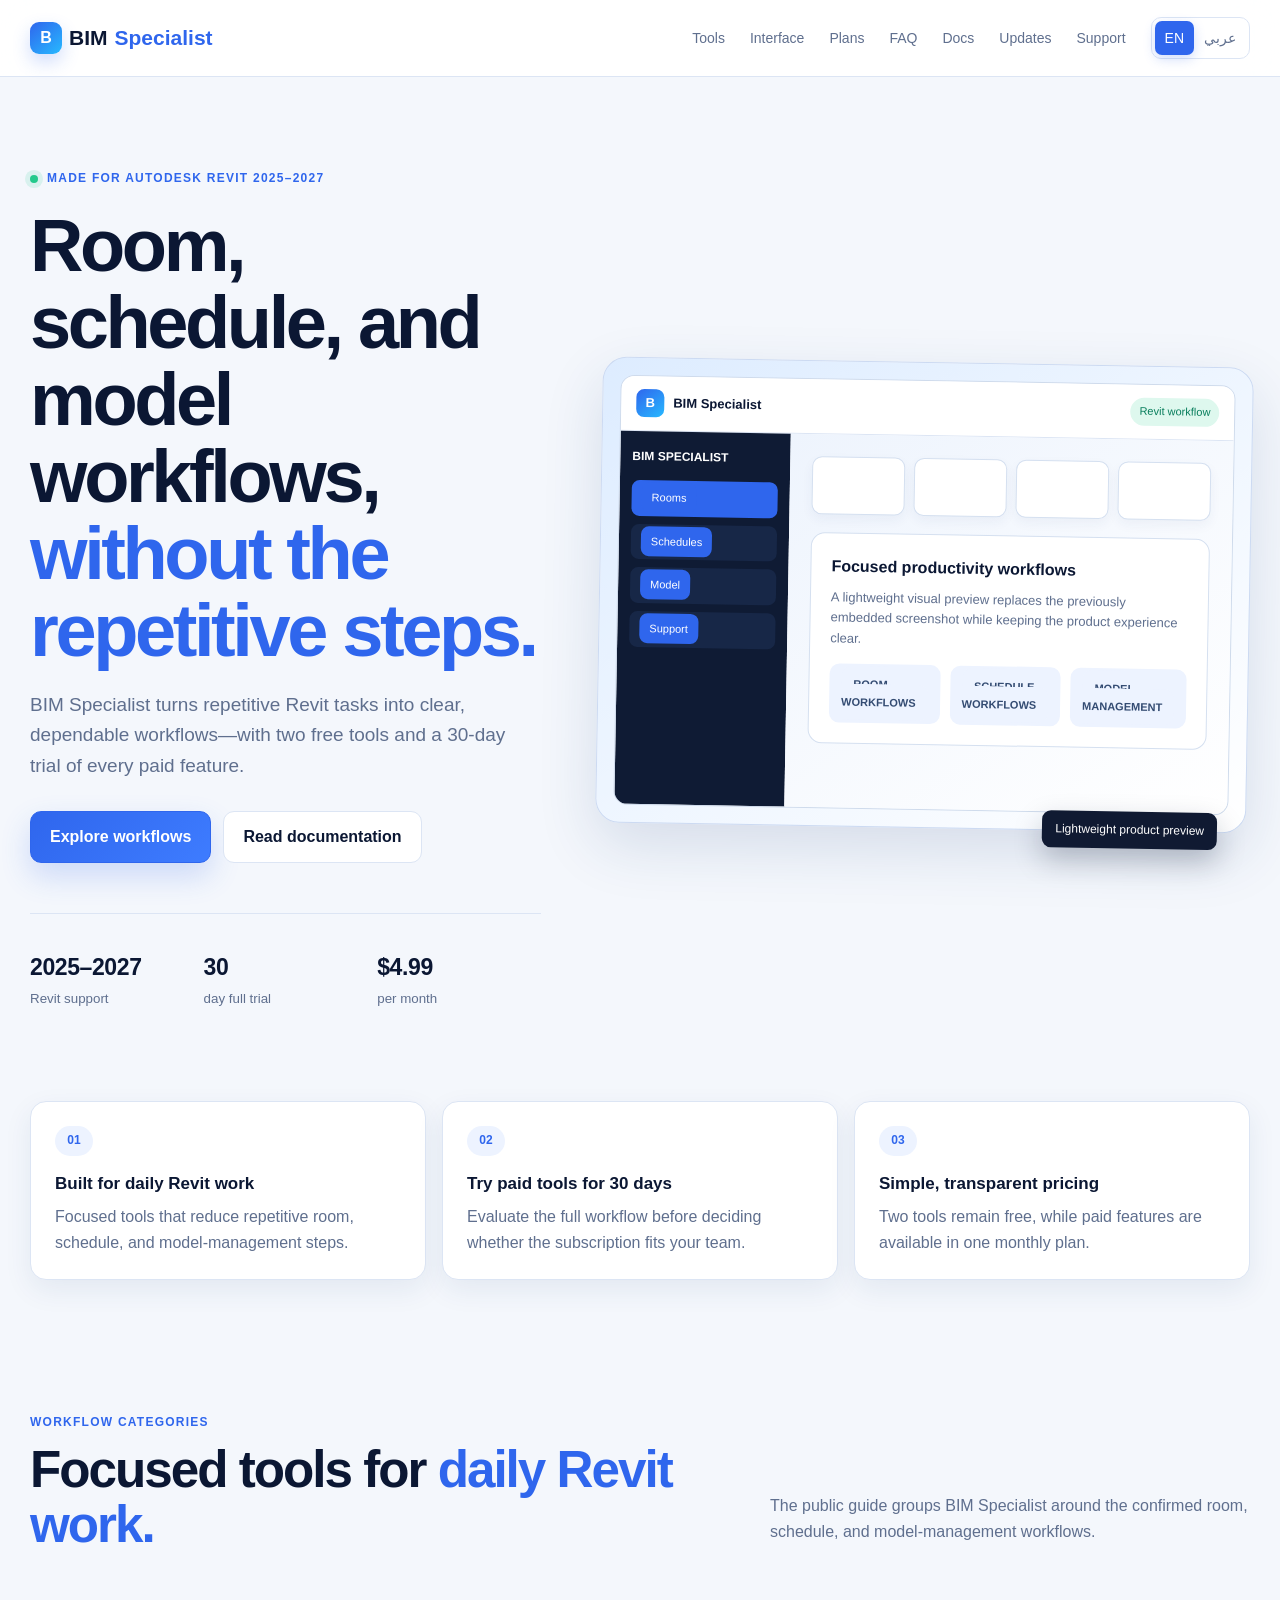
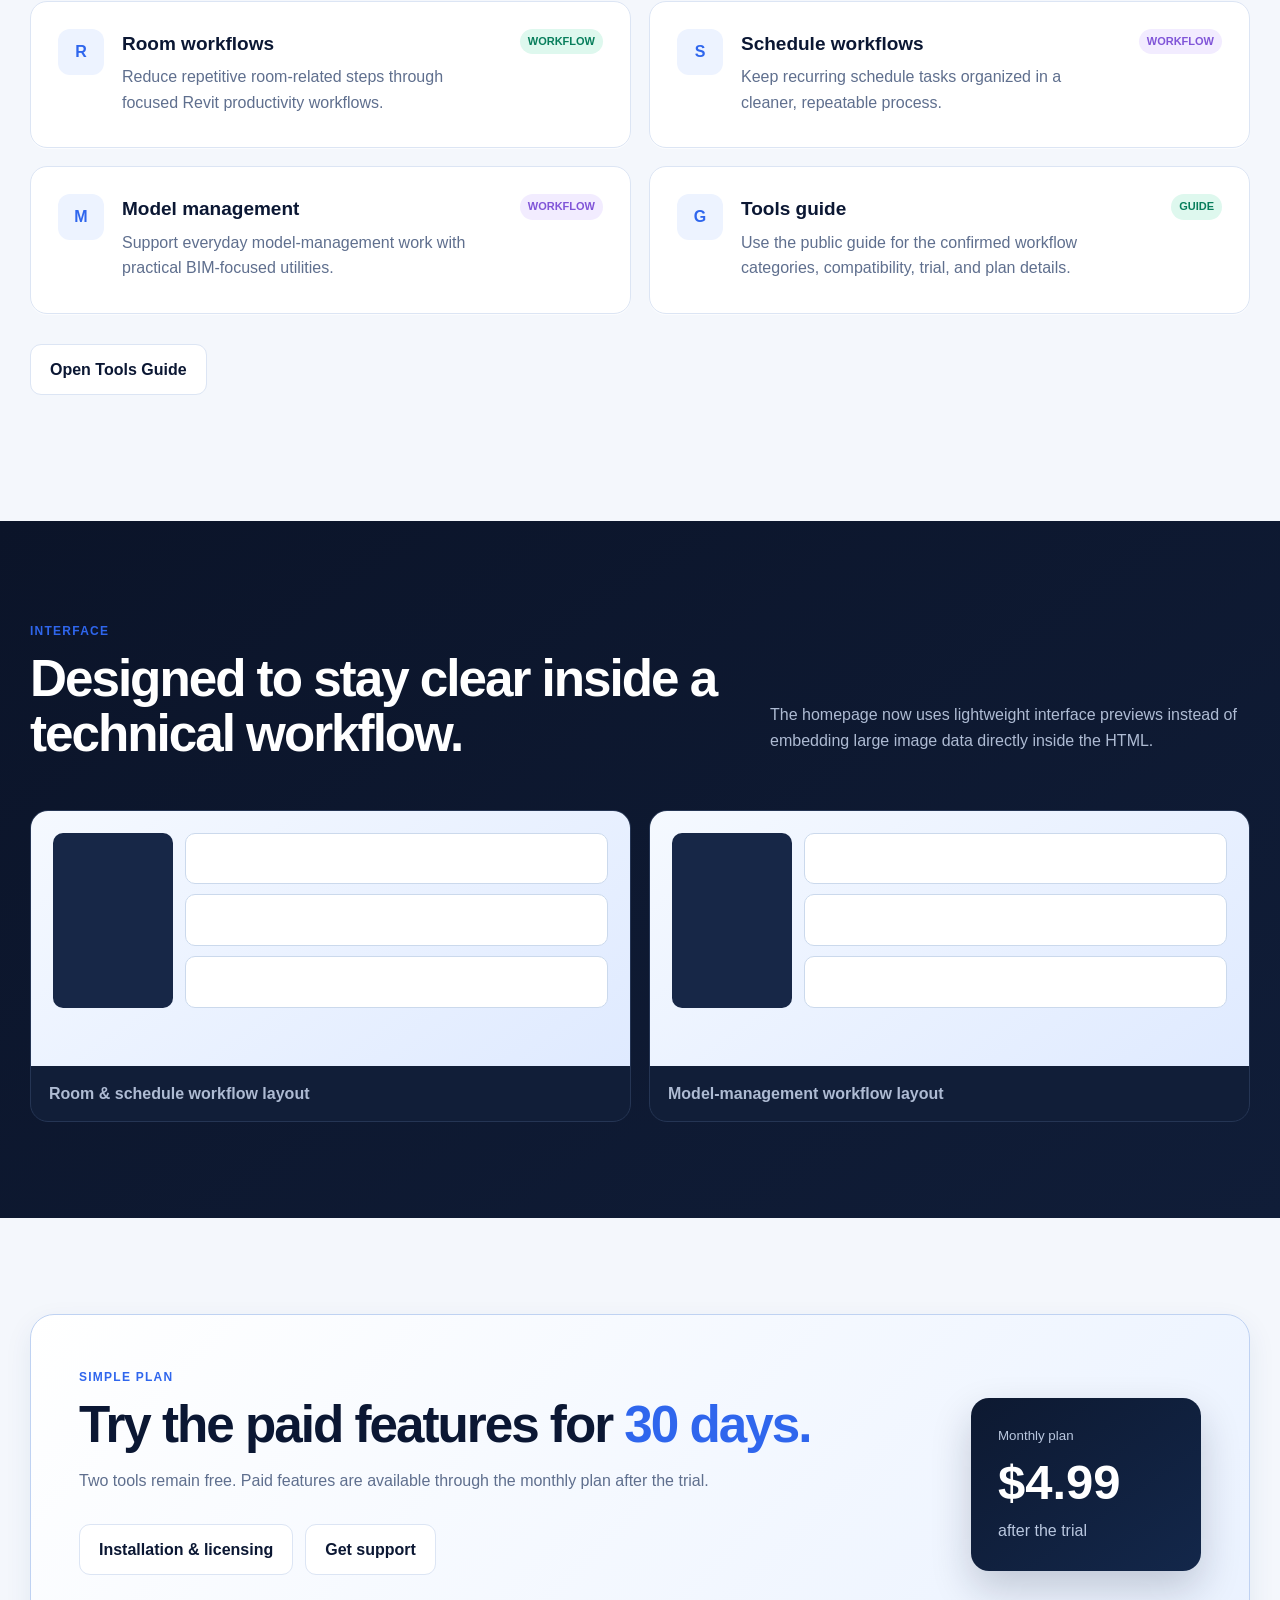
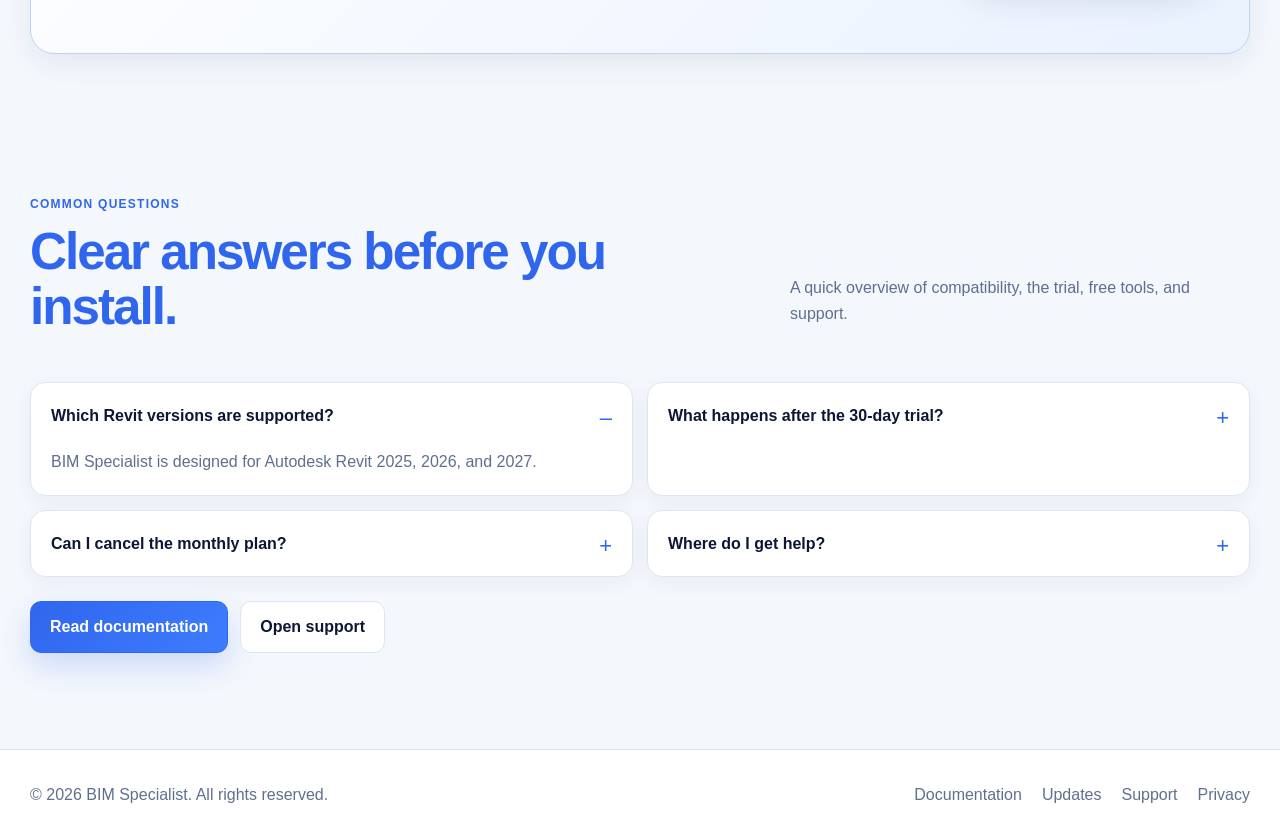
==== commit 48f0de72: "fix: localize Arabic homepage UI labels" ====
--- a/index.html
+++ b/index.html
@@ -39,7 +39,7 @@
     <div class="heroVisual" aria-label="BIM Specialist interface preview">
       <div class="productPreview">
         <div class="previewBar"><span class="previewBrand"><span class="previewMark">B</span>BIM Specialist</span><span class="previewStatus"><span data-lang="en">Revit workflow</span><span data-lang="ar">أدوات Revit</span></span></div>
-        <div class="previewBody"><aside class="previewRail"><strong>BIM SPECIALIST</strong><div class="previewNav"><span>Rooms</span><span>Schedules</span><span>Model</span><span>Support</span></div></aside><div class="previewCanvas"><div class="previewRibbon"><span></span><span></span><span></span><span></span></div><div class="previewPanel"><b><span data-lang="en">Focused productivity workflows</span><span data-lang="ar">أدوات مركزة لتحسين الإنتاجية</span></b><p data-lang="en">A lightweight visual preview replaces the previously embedded screenshot while keeping the product experience clear.</p><p data-lang="ar">معاينة خفيفة توضح تجربة المنتج دون تحميل صور كبيرة داخل الصفحة.</p><div class="previewMetrics"><span>ROOM WORKFLOWS</span><span>SCHEDULE WORKFLOWS</span><span>MODEL MANAGEMENT</span></div></div></div></div>
+        <div class="previewBody"><aside class="previewRail"><strong>BIM SPECIALIST</strong><div class="previewNav"><span><span data-lang="en">Rooms</span><span data-lang="ar">الغرف</span></span><span><span data-lang="en">Schedules</span><span data-lang="ar">الجداول</span></span><span><span data-lang="en">Model</span><span data-lang="ar">النموذج</span></span><span><span data-lang="en">Support</span><span data-lang="ar">الدعم</span></span></div></aside><div class="previewCanvas"><div class="previewRibbon"><span></span><span></span><span></span><span></span></div><div class="previewPanel"><b><span data-lang="en">Focused productivity workflows</span><span data-lang="ar">أدوات مركزة لتحسين الإنتاجية</span></b><p data-lang="en">A lightweight visual preview replaces the previously embedded screenshot while keeping the product experience clear.</p><p data-lang="ar">معاينة خفيفة توضح تجربة المنتج دون تحميل صور كبيرة داخل الصفحة.</p><div class="previewMetrics"><span><span data-lang="en">ROOM WORKFLOWS</span><span data-lang="ar">مهام الغرف</span></span><span><span data-lang="en">SCHEDULE WORKFLOWS</span><span data-lang="ar">مهام الجداول</span></span><span><span data-lang="en">MODEL MANAGEMENT</span><span data-lang="ar">إدارة النموذج</span></span></div></div></div></div>
       </div>
       <span class="visualTag"><span data-lang="en">Lightweight product preview</span><span data-lang="ar">معاينة خفيفة للمنتج</span></span>
     </div>
@@ -49,10 +49,10 @@
     <div class="shell">
       <div class="sectionHead"><div><span class="kicker"><span data-lang="en">Workflow categories</span><span data-lang="ar">فئات الأدوات</span></span><h2 data-lang="en">Focused tools for <span>daily Revit work.</span></h2><h2 data-lang="ar">أدوات عملية <span>لمهام Revit اليومية.</span></h2></div><p data-lang="en">The public guide groups BIM Specialist around the confirmed room, schedule, and model-management workflows.</p><p data-lang="ar">ينظم الدليل أدوات BIM Specialist ضمن ثلاث فئات مؤكدة: مهام الغرف، والجداول، وإدارة النموذج.</p></div>
       <div class="toolGrid">
-        <article class="tool free"><i>R</i><div><h3><span data-lang="en">Room workflows</span><span data-lang="ar">مهام الغرف</span></h3><p data-lang="en">Reduce repetitive room-related steps through focused Revit productivity workflows.</p><p data-lang="ar">قلّل الخطوات المتكررة في مهام الغرف باستخدام أدوات مركزة داخل Revit.</p></div><b>WORKFLOW</b></article>
-        <article class="tool"><i>S</i><div><h3><span data-lang="en">Schedule workflows</span><span data-lang="ar">مهام الجداول</span></h3><p data-lang="en">Keep recurring schedule tasks organized in a cleaner, repeatable process.</p><p data-lang="ar">نظّم مهام الجداول المتكررة ضمن خطوات عمل أوضح وأكثر اتساقًا.</p></div><b>WORKFLOW</b></article>
-        <article class="tool"><i>M</i><div><h3><span data-lang="en">Model management</span><span data-lang="ar">إدارة النموذج</span></h3><p data-lang="en">Support everyday model-management work with practical BIM-focused utilities.</p><p data-lang="ar">نفّذ مهام إدارة النموذج اليومية باستخدام أدوات عملية موجهة لبيئة BIM.</p></div><b>WORKFLOW</b></article>
-        <article class="tool free"><i>G</i><div><h3><span data-lang="en">Tools guide</span><span data-lang="ar">دليل الأدوات</span></h3><p data-lang="en">Use the public guide for the confirmed workflow categories, compatibility, trial, and plan details.</p><p data-lang="ar">راجع دليل الأدوات للتعرف على الفئات المدعومة والتوافق والتجربة وتفاصيل الخطة.</p></div><b>GUIDE</b></article>
+        <article class="tool free"><i>R</i><div><h3><span data-lang="en">Room workflows</span><span data-lang="ar">مهام الغرف</span></h3><p data-lang="en">Reduce repetitive room-related steps through focused Revit productivity workflows.</p><p data-lang="ar">قلّل الخطوات المتكررة في مهام الغرف باستخدام أدوات مركزة داخل Revit.</p></div><b><span data-lang="en">WORKFLOW</span><span data-lang="ar">سير عمل</span></b></article>
+        <article class="tool"><i>S</i><div><h3><span data-lang="en">Schedule workflows</span><span data-lang="ar">مهام الجداول</span></h3><p data-lang="en">Keep recurring schedule tasks organized in a cleaner, repeatable process.</p><p data-lang="ar">نظّم مهام الجداول المتكررة ضمن خطوات عمل أوضح وأكثر اتساقًا.</p></div><b><span data-lang="en">WORKFLOW</span><span data-lang="ar">سير عمل</span></b></article>
+        <article class="tool"><i>M</i><div><h3><span data-lang="en">Model management</span><span data-lang="ar">إدارة النموذج</span></h3><p data-lang="en">Support everyday model-management work with practical BIM-focused utilities.</p><p data-lang="ar">نفّذ مهام إدارة النموذج اليومية باستخدام أدوات عملية موجهة لبيئة BIM.</p></div><b><span data-lang="en">WORKFLOW</span><span data-lang="ar">سير عمل</span></b></article>
+        <article class="tool free"><i>G</i><div><h3><span data-lang="en">Tools guide</span><span data-lang="ar">دليل الأدوات</span></h3><p data-lang="en">Use the public guide for the confirmed workflow categories, compatibility, trial, and plan details.</p><p data-lang="ar">راجع دليل الأدوات للتعرف على الفئات المدعومة والتوافق والتجربة وتفاصيل الخطة.</p></div><b><span data-lang="en">GUIDE</span><span data-lang="ar">دليل</span></b></article>
       </div>
       <div class="actions"><a class="btn" href="tools.html"><span data-lang="en">Open Tools Guide</span><span data-lang="ar">فتح دليل الأدوات</span></a></div>
     </div>
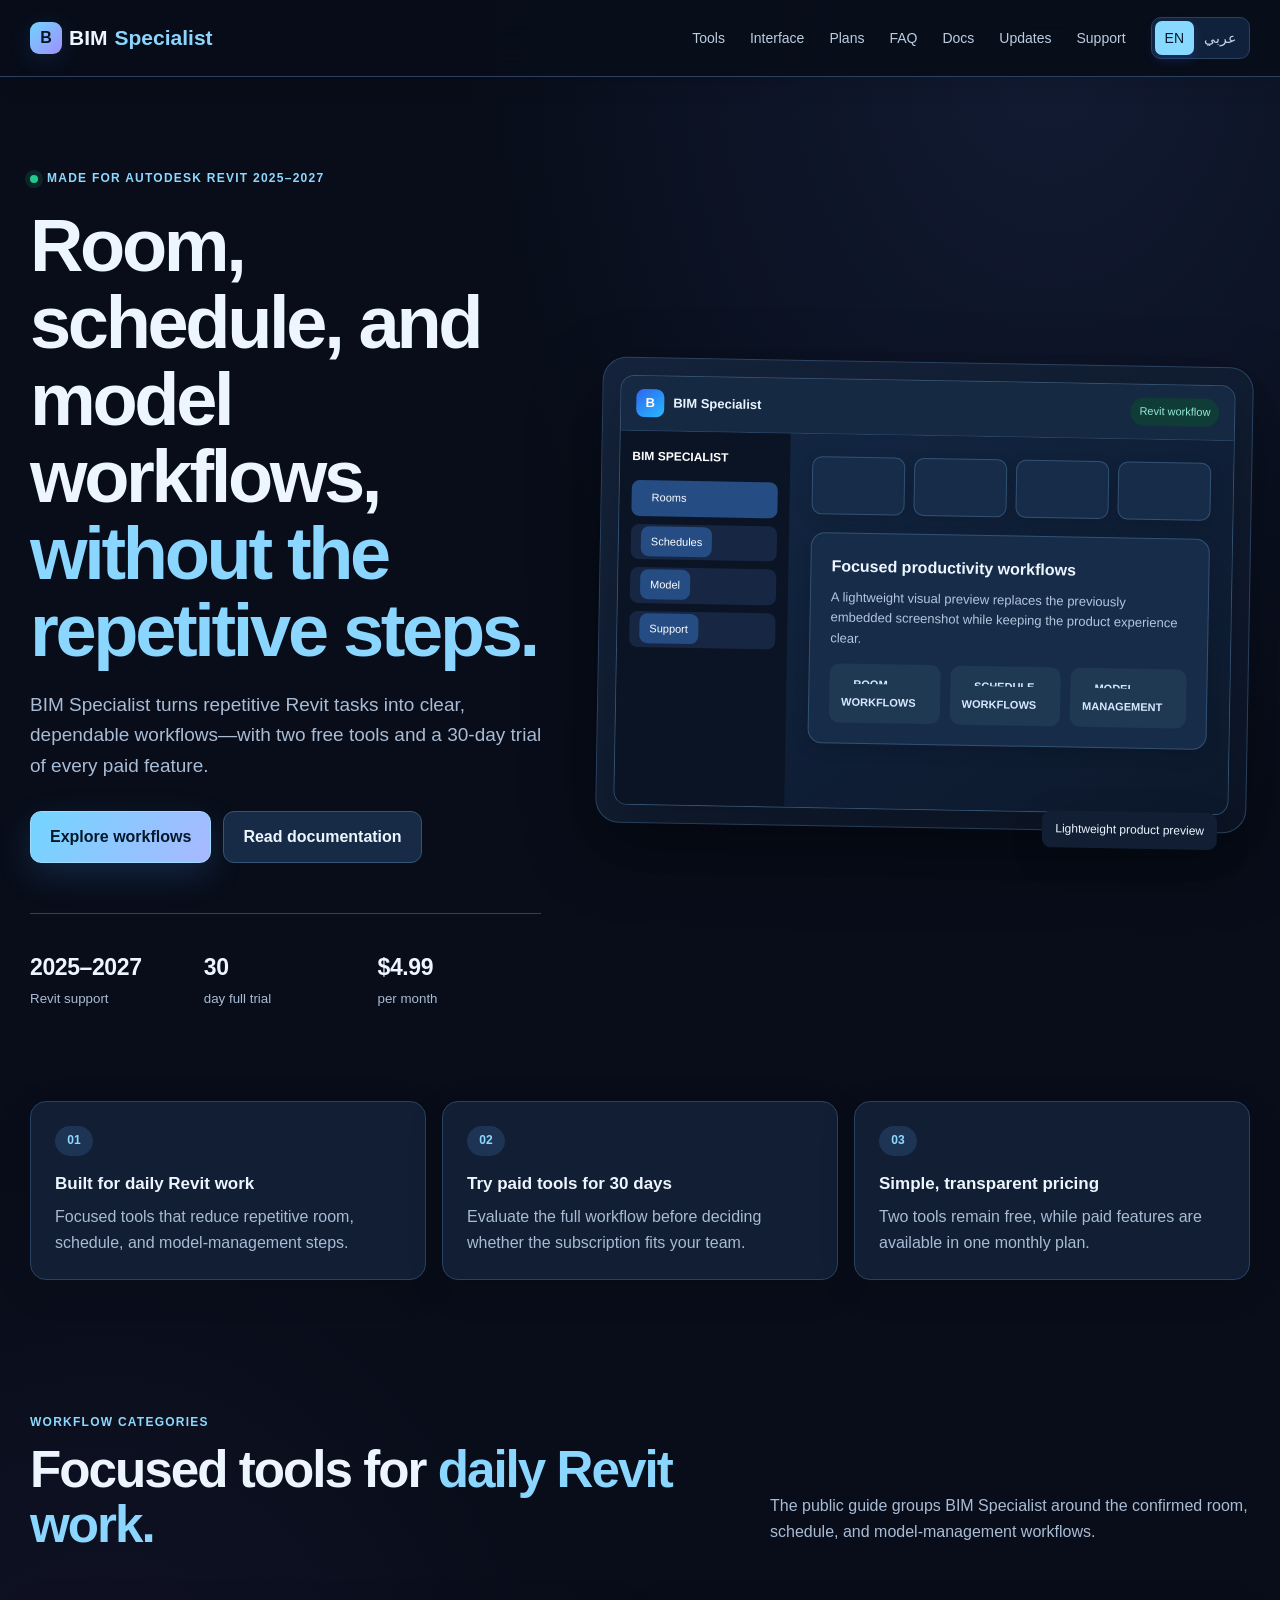
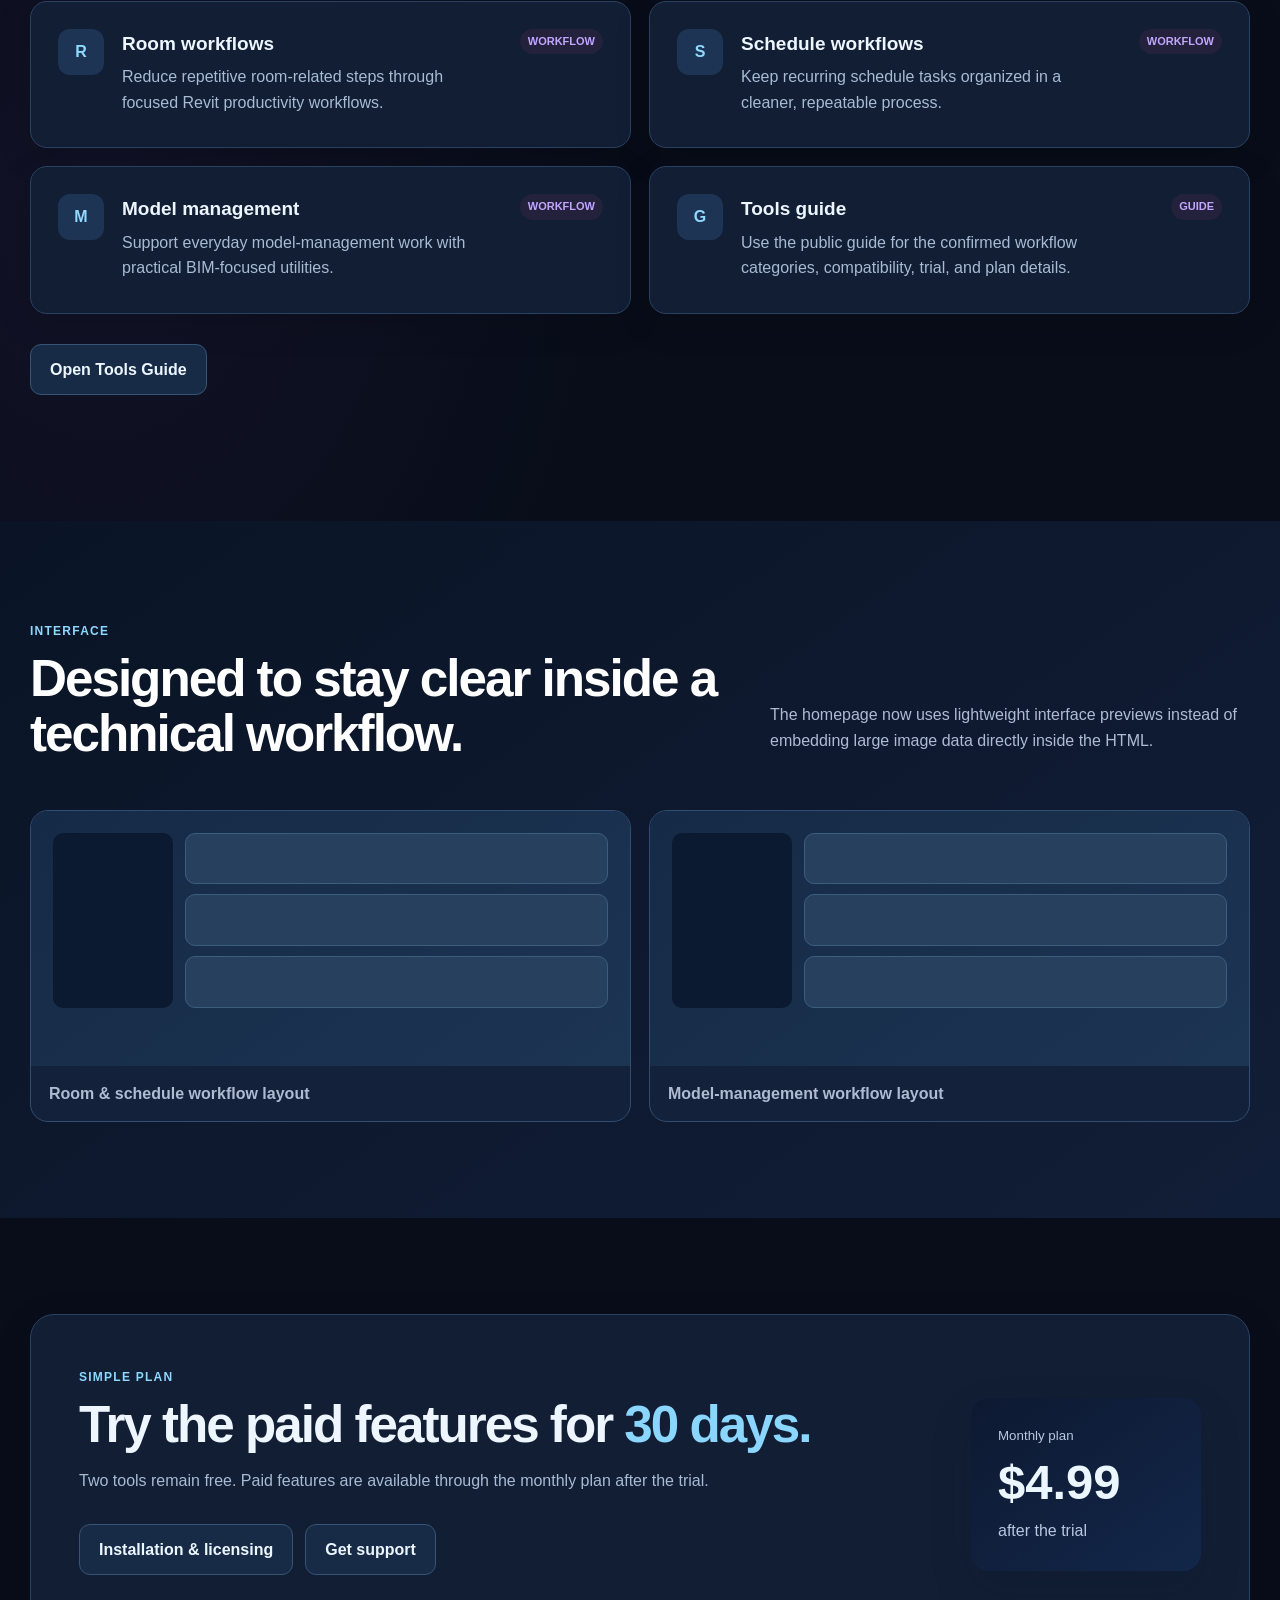
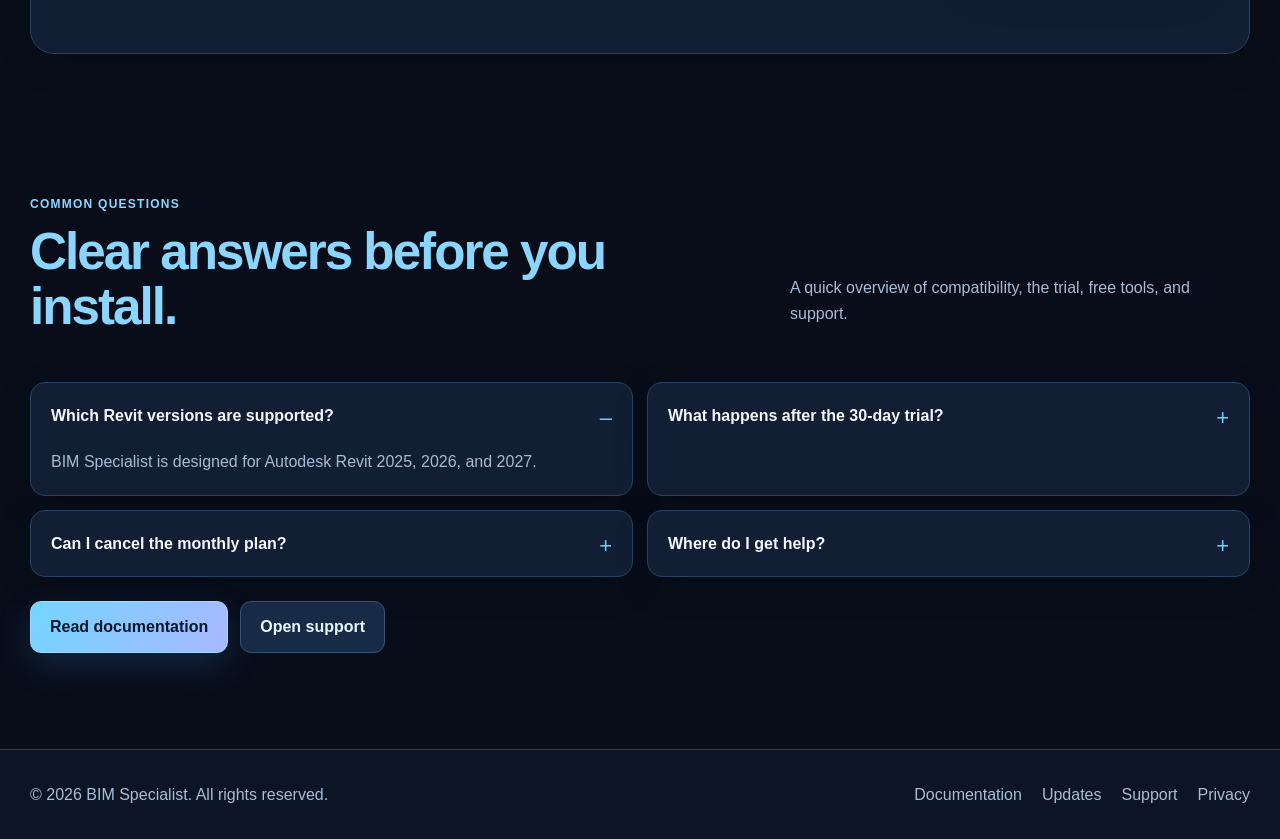
==== commit fccfa633: "design: load Midnight Tech layer on existing site without replacing app logic" ====
--- a/index.html
+++ b/index.html
@@ -4,13 +4,14 @@
   <meta charset="utf-8">
   <meta name="viewport" content="width=device-width,initial-scale=1">
   <meta name="description" content="BIM Specialist — Revit room, schedule, and model productivity workflows for Revit 2025–2027.">
-  <meta name="theme-color" content="#f4f7fc">
+  <meta name="theme-color" content="#080d19">
   <title>BIM Specialist | Revit Productivity Toolkit</title>
   <link rel="stylesheet" href="styles.css">
   <style>
     .productPreview{position:relative;min-height:430px;display:grid;grid-template-rows:auto 1fr;border-radius:14px;overflow:hidden;background:#f8fbff;border:1px solid #cfdbec}.previewBar{display:flex;align-items:center;justify-content:space-between;gap:14px;padding:13px 15px;background:#fff;border-bottom:1px solid #dce5f4}.previewBrand{display:flex;align-items:center;gap:9px;font-size:13px;font-weight:850}.previewMark{display:grid;place-items:center;width:28px;height:28px;border-radius:8px;color:#fff;background:linear-gradient(140deg,#2f66ed,#27b9ff)}.previewStatus{font-size:11px;color:#087e5c;background:#def8ee;border-radius:999px;padding:5px 9px}.previewBody{display:grid;grid-template-columns:170px 1fr;min-height:360px}.previewRail{padding:16px 12px;background:#0f1b34;color:#afbdd4}.previewRail strong{display:block;margin-bottom:14px;color:#fff;font-size:12px}.previewNav{display:grid;gap:8px}.previewNav span{padding:9px 10px;border-radius:8px;background:#172747;font-size:11px}.previewNav span:first-child{background:#2f66ed;color:#fff}.previewCanvas{padding:22px;display:grid;align-content:start;gap:18px;background:linear-gradient(145deg,#eef4fd,#fff)}.previewRibbon{display:grid;grid-template-columns:repeat(4,minmax(0,1fr));gap:9px}.previewRibbon span{height:58px;border:1px solid #d5e0f0;border-radius:10px;background:#fff;box-shadow:0 5px 12px rgba(30,62,117,.05)}.previewPanel{padding:20px;border:1px solid #d5e0f0;border-radius:14px;background:#fff}.previewPanel b{display:block;margin-bottom:8px}.previewPanel p{margin:0;color:#5f6f8e;font-size:13px}.previewMetrics{display:grid;grid-template-columns:repeat(3,1fr);gap:10px;margin-top:14px}.previewMetrics span{padding:12px;border-radius:10px;background:#edf3ff;color:#334b72;font-size:11px;font-weight:750}.galleryMock{display:grid;grid-template-columns:1fr 1fr;gap:18px}.interfaceCard{margin:0;border:1px solid #253554;border-radius:18px;overflow:hidden;background:#111e38}.interfaceScreen{min-height:255px;padding:22px;background:linear-gradient(145deg,#f5f9ff,#dfeaff);color:#0b1733}.interfaceScreen .row{display:grid;grid-template-columns:120px 1fr;gap:12px;margin-bottom:12px}.interfaceScreen .rail{min-height:175px;border-radius:10px;background:#172747}.interfaceScreen .work{display:grid;gap:10px}.interfaceScreen .block{min-height:50px;border:1px solid #cbd9ec;border-radius:10px;background:#fff}.interfaceCard figcaption{padding:15px 18px;color:#aebbd3}.performanceNote{margin-top:18px;color:#aebbd3;font-size:13px}@media(max-width:900px){.productPreview{min-height:390px}.previewBody{grid-template-columns:130px 1fr}.galleryMock{grid-template-columns:1fr}}@media(max-width:600px){.previewBody{grid-template-columns:1fr}.previewRail{display:none}.previewRibbon{grid-template-columns:1fr 1fr}.previewMetrics{grid-template-columns:1fr}.productPreview{min-height:auto}.interfaceScreen .row{grid-template-columns:90px 1fr}}
   </style>
   <script src="script.js" defer></script>
+<link rel="stylesheet" href="midnight-2026.css">
 </head>
 <body data-title-en="BIM Specialist | Revit Productivity Toolkit" data-title-ar="BIM Specialist | أدوات احترافية لبرنامج Revit">
 <header class="nav">
--- a/midnight-2026.css
+++ b/midnight-2026.css
@@ -0,0 +1,61 @@
+/* Midnight Tech — additive visual layer, 2026-11-01. Existing workflows unchanged. */
+:root{color-scheme:dark;--bg:#080d19;--ink:#edf5ff;--muted:#a9bcd5;--blue:#70ccff;--cyan:#89d9ff;--line:#2a4160;--panel:#111b30;--radius:17px;--shadow-sm:0 14px 34px rgba(0,0,0,.23);--shadow-md:0 26px 70px rgba(0,0,0,.34)}
+html{scroll-padding-top:88px}
+body{background:radial-gradient(ellipse 60% 28% at 82% 0%,rgba(68,98,187,.17),transparent 76%),radial-gradient(ellipse 55% 22% at 8% 45%,rgba(117,75,182,.09),transparent 73%),var(--bg);color:var(--ink)}
+:focus-visible{outline:3px solid #93d9ff;outline-offset:3px}
+.nav,.nav.scrolled{background:rgba(8,13,25,.93);border-color:var(--line);box-shadow:0 5px 26px #0002}
+.brand b,h1 span,h2 span{color:#8ad6ff}
+.brandMark{color:#071324;background:linear-gradient(135deg,#72d2ff,#9f90ff);box-shadow:0 5px 24px #459bff24}
+.navLinks,.navLinks>a{color:#bdcde0}
+.navLinks>a:hover,.navLinks>a:focus-visible{color:#fff}
+.navLinks>a:after{background:linear-gradient(90deg,#6dcfff,#9c85fa)}
+.langSwitch{border-color:var(--line);background:#10223b}
+.langSwitch button{color:#c5d9ed;background:transparent}
+.langSwitch button.active{color:#07192b;background:#87d9ff}
+.mobileMenuToggle{background:#152740;color:#e9f5ff;border-color:#3a5677}
+.hero{gap:clamp(24px,4.5vw,70px)}
+.hero h1{letter-spacing:-.045em}
+html[dir=rtl] .hero h1{letter-spacing:0}
+.lead,.sectionHead p{color:var(--muted)}
+.eyebrow,.kicker{color:#8dd8ff}
+.btn{background:#182b46;color:#ecf6ff;border:1px solid #365474;transition:transform .16s ease,border-color .16s ease,background .16s ease,box-shadow .16s ease}
+.btn:hover{background:#203954;border-color:#79b9f4;transform:translateY(-2px)}
+.btn.primary{color:#05172a;background:linear-gradient(120deg,#73d5ff,#a8b8ff);border-color:#a0dbfc;box-shadow:0 12px 34px #428ced33}
+.btn.primary:hover{background:linear-gradient(120deg,#a1e5ff,#c5c5ff);box-shadow:0 14px 40px #428ced45}
+.stats{border-color:var(--line)}
+.stats small{color:#a8bbd4}
+.heroVisual{background:linear-gradient(145deg,#15243c,#0c1526);border-color:#2c4563;box-shadow:var(--shadow-md)}
+.heroVisual:hover{box-shadow:0 34px 85px #0007}
+.visualTag,.valueGrid article,.tool,.priceCard,.faqGrid details,.card,.guideCard,.ecosystem,.docsNav,.docsSection,.supportGrid>.card{background:#111e33;color:#edf5ff;border-color:#294261;box-shadow:0 10px 36px #0002}
+.valueGrid p,.tool p,.priceCard p,.faqGrid p,.legal p,.legal li,.docsSection p,.docsSection li,.guideCard p,.ecosystem p{color:#a8bbd4}
+.valueIcon,.tool i{background:#1e3455;color:#90d9ff}
+.tool>b,.tool.free>b{background:#24213c;color:#c0a6ff}
+.tool:hover,.guideCard:hover{background:#172940;border-color:#5888b7;transform:translateY(-3px)}
+.galleryBand{background:linear-gradient(145deg,#0a1426,#111e37)}
+.gallery figure,.interfaceCard{background:#13213a;border-color:#314d71}
+.gallery figure:hover{border-color:#7eb5ef}
+.gallery figcaption,.performanceNote{color:#afc4e0}
+.price{color:#ecf6ff}
+.faqGrid details{background:#111e33}
+.faqGrid summary{color:#f3f8ff}
+.footer{background:#0b1526;border-color:var(--line);color:#a9bdd6}
+.footer a:hover{color:#9cddff}
+.productPreview{background:#111d30;border-color:#355170;box-shadow:0 20px 50px #0003}
+.previewBar{background:#162943;border-color:#294564;color:#eaf6ff}
+.previewStatus{background:#103c38;color:#95e9d5}
+.previewBody{background:#0e1b2d}
+.previewRail{background:#0b1424;color:#d2e6fa}
+.previewNav span{background:#172743;color:#bcd2e9}
+.previewNav span:first-child{background:#254c83;color:#fff}
+.previewCanvas{background:linear-gradient(145deg,#122541,#0c182b)}
+.previewRibbon span,.previewPanel{background:#172c49;color:#edf6ff;border-color:#325274;box-shadow:0 6px 16px #0002}
+.previewPanel p{color:#b3c6de}
+.previewMetrics span{background:#203953;color:#d7e9ff}
+.interfaceScreen{background:linear-gradient(145deg,#152a46,#1c3553);color:#eef6ff}
+.interfaceScreen .rail{background:#0c1a31}
+.interfaceScreen .block{background:#27405e;border-color:#3b5e7d}
+.docsNav a,.guideCard li{color:#b5cae2}
+.docsNav a:hover{background:#203958;color:#e5f7ff}
+.docsSection code,.callout,.guideNote,.ecosystemCard{background:#1b3150;color:#e1efff;border-color:#345676}
+@media(max-width:680px){.hero{padding-top:57px}.productPreview{min-height:0}.nav{backdrop-filter:none}}
+@media(prefers-reduced-motion:reduce){html{scroll-behavior:auto}*,*::before,*::after{transition:none!important;animation:none!important}}
